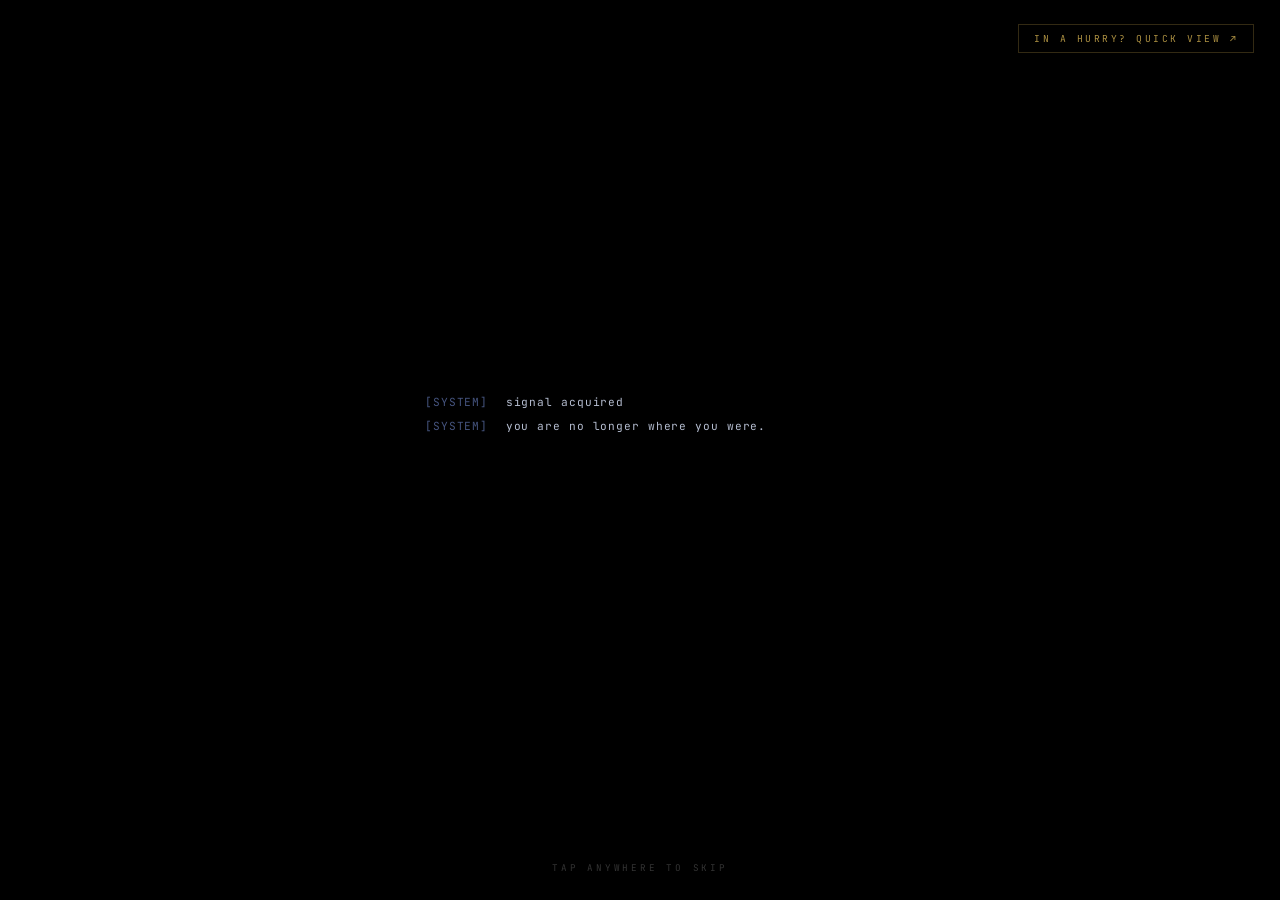
==== index.html @ a9e6c6a2 "boot screen: quick view escape visible during boot for hurried visitors" ====
<!DOCTYPE HTML>
<html lang="en">

<head>
  <title>Vinh Le — Pick a Door</title>
  <meta charset="utf-8" />
  <meta name="viewport" content="width=device-width, initial-scale=1" />
  <link rel="icon" type="image/jpeg" href="images/linkedinpfp.jpg" />
  <meta name="description"
    content="Vinh Le — AI engineer and M.S. CS student at Georgia Tech. Five fractures in the dark. Contents unknown. Choose one." />
  <meta property="og:title" content="Vinh Le — Pick a Door" />
  <meta property="og:description" content="AI Engineer | M.S. CS @ Georgia Tech | Five fractures. Choose one." />
  <meta property="og:image" content="images/linkedinpfp.jpg" />
  <meta property="og:type" content="website" />

  <link rel="preconnect" href="https://fonts.googleapis.com" />
  <link rel="preconnect" href="https://fonts.gstatic.com" crossorigin />
  <link href="https://fonts.googleapis.com/css2?family=JetBrains+Mono:wght@300;400;500&display=swap" rel="stylesheet" />
  <link rel="stylesheet" href="shared/void.css" />

  <style>
    * { box-sizing: border-box; margin: 0; padding: 0; }
    html, body { height: 100%; }

    body {
      background: #000;
      color: #cdd6ec;
      font-family: 'JetBrains Mono', monospace;
      overflow: hidden;
      -webkit-font-smoothing: antialiased;
      min-height: 100vh;
    }

    /* barely-there grain so the black isn't dead pixels */
    body::after {
      content: '';
      position: fixed; inset: 0; pointer-events: none; z-index: 40;
      background-image: url("data:image/svg+xml,%3Csvg viewBox='0 0 256 256' xmlns='http://www.w3.org/2000/svg'%3E%3Cfilter id='g'%3E%3CfeTurbulence type='fractalNoise' baseFrequency='0.9' numOctaves='3' stitchTiles='stitch'/%3E%3C/filter%3E%3Crect width='100%25' height='100%25' filter='url(%23g)' opacity='0.02'/%3E%3C/svg%3E");
      opacity: 0.5;
    }

    .skip-link { position: absolute; left: -999px; }
    .skip-link:focus { position: fixed; left: 1rem; top: 1rem; z-index: 10000; background: #000; color: #fff; padding: 0.5rem 1rem; }

    /* ── quick view, top ── */
    .topbar {
      position: fixed; top: 0; left: 0; right: 0; z-index: 20;
      display: flex; justify-content: center;
      padding-top: 1.6rem;
      pointer-events: none;
    }
    .topbar a {
      pointer-events: auto;
      font-size: 0.66rem; letter-spacing: 0.34em; text-transform: uppercase;
      color: rgba(201, 168, 76, 0.85);
      text-decoration: none;
      padding: 0.45rem 1.1rem;
      border: 1px solid rgba(201, 168, 76, 0.22);
      transition: color 0.3s, border-color 0.3s, box-shadow 0.3s;
    }
    .topbar a:hover {
      color: #e6c96e;
      border-color: rgba(201, 168, 76, 0.55);
      box-shadow: 0 0 18px rgba(201, 168, 76, 0.12);
    }

    /* ── the field of fractures ── */
    #field {
      position: fixed; inset: 0; z-index: 5;
      list-style: none;
    }
    .crack {
      position: absolute;
      display: block;
      outline: none;
      text-decoration: none;
      margin-left: -45px; /* x positions are crack centers */
      transform: rotate(var(--rot));
      transition: transform 0.5s cubic-bezier(0.25, 0.9, 0.3, 1), filter 0.5s ease;
      filter: brightness(0.9);
      touch-action: manipulation;
      -webkit-tap-highlight-color: transparent;
    }
    .crack svg { display: block; overflow: visible; }
    .crack .glow {
      filter:
        drop-shadow(0 0 6px var(--c))
        drop-shadow(0 0 22px var(--cdim));
      animation: crack-breathe var(--dur) ease-in-out infinite;
    }
    @keyframes crack-breathe {
      0%, 100% { opacity: 0.82; }
      45%      { opacity: 1; }
      55%      { opacity: 0.9; }
    }
    .crack:hover, .crack:focus-visible {
      transform: rotate(var(--rot)) scale(1.18, 1.04);
      filter: brightness(1.35);
      z-index: 6;
    }
    .crack:hover .glow, .crack:focus-visible .glow {
      filter:
        drop-shadow(0 0 10px var(--c))
        drop-shadow(0 0 34px var(--c))
        drop-shadow(0 0 70px var(--cdim));
    }
    .crack.opening {
      transform: rotate(var(--rot)) scale(3.2, 1.15);
      filter: brightness(2.4);
      transition-duration: 0.6s;
    }
    /* faint halo behind each crack */
    .crack::before {
      content: '';
      position: absolute; inset: -40% -180%;
      background: radial-gradient(ellipse 45% 55% at 50% 50%, var(--cdim) 0%, transparent 70%);
      opacity: 0.24;
      transition: opacity 0.5s ease;
      pointer-events: none;
    }
    .crack:hover::before, .crack:focus-visible::before { opacity: 0.55; }

    /* ── SYSTEM window ── */
    .system {
      position: fixed; z-index: 15;
      left: 50%; bottom: clamp(1.4rem, 4vh, 3rem);
      transform: translateX(-50%);
      width: min(480px, calc(100vw - 2rem));
      background: rgba(6, 9, 18, 0.78);
      border: 1px solid rgba(140, 170, 255, 0.38);
      box-shadow:
        0 0 0 1px rgba(0, 0, 0, 0.6),
        0 0 28px rgba(140, 170, 255, 0.10),
        inset 0 0 40px rgba(140, 170, 255, 0.04);
      backdrop-filter: blur(6px); -webkit-backdrop-filter: blur(6px);
      padding: 0.95rem 1.15rem 1.05rem;
      font-size: 0.7rem;
      line-height: 1.85;
      letter-spacing: 0.04em;
    }
    .system .sys-head {
      display: flex; align-items: center; gap: 0.5rem;
      font-size: 0.62rem; letter-spacing: 0.3em;
      color: rgba(160, 185, 255, 0.9);
      border-bottom: 1px solid rgba(140, 170, 255, 0.18);
      padding-bottom: 0.55rem; margin-bottom: 0.6rem;
    }
    .system .sys-head .diamond {
      width: 6px; height: 6px; background: rgba(160, 185, 255, 0.9);
      transform: rotate(45deg);
      box-shadow: 0 0 8px rgba(160, 185, 255, 0.7);
    }
    .system .line {
      display: flex; gap: 0.9rem;
      opacity: 0;
      transform: translateY(3px);
      transition: opacity 0.35s ease, transform 0.35s ease;
      white-space: nowrap; overflow: hidden; text-overflow: ellipsis;
    }
    .system .line.on { opacity: 1; transform: none; }
    .system .k {
      color: rgba(140, 170, 255, 0.55);
      min-width: 4.6rem;
      flex-shrink: 0;
    }
    .system .v { color: #dde4f8; }
    .system .v .dim { color: rgba(221, 228, 248, 0.5); }
    .system .v.gold { color: #d9bc6a; }
    .system .v a { color: rgba(160, 185, 255, 0.9); text-decoration: none; }
    .system .v a:hover { color: #fff; text-decoration: underline; }
    .system .caret {
      display: inline-block; width: 0.55em; height: 1em;
      background: rgba(160, 185, 255, 0.9);
      vertical-align: -0.15em;
      animation: caret-blink 0.9s step-end infinite;
      margin-left: 0.2rem;
    }
    @keyframes caret-blink { 0%, 100% { opacity: 1; } 50% { opacity: 0; } }

    /* ── mobile ── */
    @media (max-width: 640px) {
      body { overflow-y: auto; }
      .system {
        font-size: 0.64rem;
        line-height: 1.7;
        bottom: max(1.1rem, calc(env(safe-area-inset-bottom) + 0.8rem));
        padding: 0.85rem 1rem 0.95rem;
      }
      .system .line { white-space: normal; overflow: visible; text-overflow: clip; }
      .system .k { min-width: 3.4rem; }
      .topbar { padding-top: 1.1rem; }
    }

    @media (prefers-reduced-motion: reduce) {
      .crack, .crack .glow, .crack::before { transition: none !important; animation: none !important; }
      .system .line { opacity: 1 !important; transform: none !important; transition: none; }
      .system .caret { animation: none; }
    }

    /* click flood */
    #flood {
      position: fixed; inset: 0; z-index: 99998; pointer-events: none;
      opacity: 0; transition: opacity 0.55s ease;
    }
    #flood.on { opacity: 0.96; }

    /* ── isekai boot ── */
    #boot {
      position: fixed; inset: 0; z-index: 60000;
      background: #000;
      display: flex; align-items: center; justify-content: center;
      transition: opacity 0.65s ease;
      cursor: pointer;
    }
    #boot.off { opacity: 0; pointer-events: none; }
    .boot-inner { min-width: min(430px, 88vw); }
    #boot .bl {
      font-size: 0.7rem; letter-spacing: 0.08em; line-height: 2.15;
      color: rgba(205, 214, 236, 0.88);
      opacity: 0; transform: translateY(3px);
      transition: opacity 0.3s ease, transform 0.3s ease;
    }
    #boot .bl.on { opacity: 1; transform: none; }
    #boot .bl .tag { color: rgba(140, 170, 255, 0.5); margin-right: 0.6rem; }
    #boot .bl .bar { color: rgba(160, 185, 255, 0.85); letter-spacing: 0; }
    #boot .bl.gold { color: #d9bc6a; }
    .boot-hint {
      position: absolute; bottom: 1.6rem; left: 0; right: 0;
      text-align: center;
      font-size: 0.58rem; letter-spacing: 0.3em; text-transform: uppercase;
      color: rgba(255, 255, 255, 0.2);
    }
    .boot-quick {
      position: absolute; top: 1.5rem; right: 1.6rem;
      font-size: 0.6rem; letter-spacing: 0.26em; text-transform: uppercase;
      color: rgba(201, 168, 76, 0.85);
      text-decoration: none;
      padding: 0.45rem 0.95rem;
      border: 1px solid rgba(201, 168, 76, 0.25);
      transition: color 0.3s, border-color 0.3s;
    }
    .boot-quick:hover { color: #e6c96e; border-color: rgba(201, 168, 76, 0.6); }
    @media (prefers-reduced-motion: reduce) { #boot { display: none; } }
  </style>
</head>

<body data-accent="#050507" data-room="hallway">
  <a class="skip-link" href="#field">Skip to the doors</a>

  <div id="boot" aria-label="System boot sequence">
    <div class="boot-inner">
      <p class="bl"><span class="tag">[SYSTEM]</span> signal acquired</p>
      <p class="bl"><span class="tag">[SYSTEM]</span> you are no longer where you were.</p>
      <p class="bl"><span class="tag">[SYSTEM]</span> reconstructing archive <span class="bar">&#9617;&#9617;&#9617;&#9617;&#9617;&#9617;&#9617;&#9617;&#9617;&#9617;&#9617;&#9617;&#9617;&#9617;</span></p>
      <p class="bl"><span class="tag">[SYSTEM]</span> five fractures stabilized</p>
      <p class="bl gold"><span class="tag">[SYSTEM]</span> welcome, traveler.</p>
    </div>
    <p class="boot-hint">tap anywhere to skip</p>
    <a class="boot-quick" href="classic.html">in a hurry? quick view &#8599;</a>
  </div>

  <div class="topbar">
    <a href="classic.html">Quick View</a>
  </div>

  <ul id="field" aria-label="Five fractures — each leads somewhere different"></ul>

  <aside class="system" aria-label="System window">
    <div class="sys-head"><span class="diamond" aria-hidden="true"></span>SYSTEM</div>
    <div id="sys-lines">
      <p class="line"><span class="k">&gt;</span><span class="v">You have crossed over.</span></p>
      <p class="line"><span class="k">PLAYER</span><span class="v">VINH LE</span></p>
      <p class="line"><span class="k">CLASS</span><span class="v">AI ENGINEER <span class="dim">· M.S. CS — Georgia Tech</span></span></p>
      <p class="line"><span class="k">TITLES</span><span class="v gold">Best Hack for Good · 1st — VectorAI Build</span></p>
      <p class="line"><span class="k">LINKS</span><span class="v">
        <a href="https://github.com/vinhbin" target="_blank" rel="noopener noreferrer">github</a> ·
        <a href="https://www.linkedin.com/in/vinh-thaile/" target="_blank" rel="noopener noreferrer">linkedin</a> ·
        <a href="https://devpost.com/vinhbin" target="_blank" rel="noopener noreferrer">devpost</a> ·
        <a href="mailto:vinhhle24@gmail.com">email</a>
      </span></p>
      <p class="line"><span class="k">QUEST</span><span class="v">Five fractures detected. Contents unknown.</span></p>
      <p class="line"><span class="k">&gt;</span><span class="v">Choose one.<span class="caret" aria-hidden="true"></span></span></p>
    </div>
  </aside>

  <noscript>
    <ul style="position:fixed;top:5rem;left:0;right:0;list-style:none;display:flex;flex-direction:column;gap:0.75rem;text-align:center;z-index:50;">
      <li><a style="color:#c9a84c;" href="classic.html">Classic portfolio</a></li>
      <li><a style="color:#c9a84c;" href="terminal.html">The Terminal</a></li>
      <li><a style="color:#c9a84c;" href="phone.html">The Phone</a></li>
      <li><a style="color:#c9a84c;" href="retro.html">Retro Windows</a></li>
      <li><a style="color:#c9a84c;" href="game.html">The Arcade</a></li>
    </ul>
  </noscript>

  <div id="flood" aria-hidden="true"></div>

  <script src="shared/data.js"></script>
  <script>
    (function () {
      var reduced = window.matchMedia('(prefers-reduced-motion: reduce)').matches;

      function hexToRgb(hex) {
        var m = /^#?([a-f\d]{2})([a-f\d]{2})([a-f\d]{2})$/i.exec(hex);
        return m ? [parseInt(m[1], 16), parseInt(m[2], 16), parseInt(m[3], 16)] : [200, 200, 200];
      }

      /* deterministic pseudo-random per crack so the composition is stable */
      function mulberry(seed) {
        return function () {
          seed |= 0; seed = seed + 0x6D2B79F5 | 0;
          var t = Math.imul(seed ^ seed >>> 15, 1 | seed);
          t = t + Math.imul(t ^ t >>> 7, 61 | t) ^ t;
          return ((t ^ t >>> 14) >>> 0) / 4294967296;
        };
      }

      /* jagged fissure path with small branches */
      function crackPath(rnd, w, h) {
        var segs = 13;
        var pts = [];
        var x = w / 2 + (rnd() - 0.5) * w * 0.2;
        for (var i = 0; i <= segs; i++) {
          var y = (h / segs) * i;
          if (i > 0) {
            x += (rnd() - 0.5) * w * 0.42;
            if (rnd() < 0.22) x += (rnd() - 0.5) * w * 0.6; /* hard kink */
            x = Math.max(w * 0.12, Math.min(w * 0.88, x));
          }
          pts.push([x, y]);
        }
        var d = 'M' + pts.map(function (p) { return p[0].toFixed(1) + ' ' + p[1].toFixed(1); }).join(' L');
        /* branches */
        var branches = '';
        for (var b = 0; b < 3; b++) {
          var idx = 2 + Math.floor(rnd() * (segs - 4));
          var p = pts[idx];
          var dir = rnd() < 0.5 ? -1 : 1;
          var bx1 = p[0] + dir * (6 + rnd() * w * 0.22);
          var by1 = p[1] + (rnd() - 0.3) * h * 0.07;
          var bx2 = bx1 + dir * (4 + rnd() * w * 0.14);
          var by2 = by1 + (rnd() - 0.2) * h * 0.06;
          branches += ' M' + p[0].toFixed(1) + ' ' + p[1].toFixed(1) +
            ' L' + bx1.toFixed(1) + ' ' + by1.toFixed(1) +
            ' L' + bx2.toFixed(1) + ' ' + by2.toFixed(1);
        }
        return d + branches;
      }

      /* hand-placed scatter — no order, no labels, no hints */
      var spotsDesktop = [
        { x: 13, y: 16, h: 40, rot: -7, dur: '4.2s' },
        { x: 31, y: 44, h: 30, rot: 6, dur: '5.1s' },
        { x: 50, y: 12, h: 46, rot: -2, dur: '3.6s' },
        { x: 68, y: 42, h: 32, rot: 8, dur: '4.7s' },
        { x: 86, y: 18, h: 42, rot: -5, dur: '5.6s' }
      ];
      /* portrait: everything on-screen, clear of the system window */
      var spotsMobile = [
        { x: 17, y: 5, h: 25, rot: -6, dur: '4.2s' },
        { x: 30, y: 33, h: 22, rot: 5, dur: '5.1s' },
        { x: 51, y: 4, h: 27, rot: -2, dur: '3.6s' },
        { x: 71, y: 32, h: 23, rot: 7, dur: '4.7s' },
        { x: 85, y: 5, h: 25, rot: -5, dur: '5.6s' }
      ];
      var mobileMq = window.matchMedia('(max-width: 640px)');
      function spots() { return mobileMq.matches ? spotsMobile : spotsDesktop; }

      var field = document.getElementById('field');
      var sceneEls = [];

      (window.VINH ? VINH.rooms : []).forEach(function (room, idx) {
        var rgb = hexToRgb(room.accent);
        var spot = spots()[idx % 5];
        var rnd = mulberry(97 + idx * 131);

        var li = document.createElement('li');
        var a = document.createElement('a');
        a.className = 'crack';
        a.href = room.file;
        a.style.setProperty('--c', room.accent);
        a.style.setProperty('--cdim', 'rgba(' + rgb.join(',') + ',0.35)');
        a.style.setProperty('--rot', spot.rot + 'deg');
        a.style.setProperty('--dur', spot.dur);
        a.style.left = spot.x + '%';
        a.style.top = spot.y + '%';
        a.setAttribute('aria-label', 'Fracture ' + (idx + 1) + ' — contents unknown');

        var W = 90, H = Math.round(spot.h * 8);
        var d = crackPath(rnd, W, H);
        a.innerHTML =
          '<svg class="glow" width="' + W + '" height="' + (spot.h) + 'vh" viewBox="0 0 ' + W + ' ' + H + '" preserveAspectRatio="none" aria-hidden="true">' +
          '  <path d="' + d + '" fill="none" stroke="rgba(' + rgb.join(',') + ',0.35)" stroke-width="6" stroke-linecap="round" stroke-linejoin="round"/>' +
          '  <path d="' + d + '" fill="none" stroke="' + room.accent + '" stroke-width="2.4" stroke-linecap="round" stroke-linejoin="round"/>' +
          '  <path d="' + d + '" fill="none" stroke="rgba(255,255,255,0.92)" stroke-width="0.9" stroke-linecap="round" stroke-linejoin="round"/>' +
          '</svg>';

        a.addEventListener('click', function (e) {
          if (reduced) return;
          e.preventDefault();
          a.classList.add('opening');
          var flood = document.getElementById('flood');
          flood.style.background = room.accent;
          requestAnimationFrame(function () { flood.classList.add('on'); });
          setTimeout(function () { window.location.href = room.file; }, 600);
        });

        li.appendChild(a);
        field.appendChild(li);
        sceneEls.push(a);
      });

      /* re-scatter when crossing the mobile breakpoint */
      function applySpots() {
        sceneEls.forEach(function (a, i) {
          var s = spots()[i % 5];
          a.style.left = s.x + '%';
          a.style.top = s.y + '%';
          a.style.setProperty('--rot', s.rot + 'deg');
          var svg = a.querySelector('svg');
          if (svg) svg.setAttribute('height', s.h + 'vh');
        });
      }
      if (mobileMq.addEventListener) mobileMq.addEventListener('change', applySpots);

      /* secret: 1–5 still works for those who figure it out */
      document.addEventListener('keydown', function (e) {
        if (e.target && /INPUT|TEXTAREA/.test(e.target.tagName)) return;
        if (document.getElementById('boot') && !bootDone) return; /* not during boot */
        var n = parseInt(e.key, 10);
        if (n >= 1 && n <= sceneEls.length) sceneEls[n - 1].click();
      });

      /* system window: line-by-line reveal (starts after boot) */
      var revealStarted = false;
      function startReveal() {
        if (revealStarted) return;
        revealStarted = true;
        var lines = document.querySelectorAll('#sys-lines .line');
        if (reduced) {
          lines.forEach(function (l) { l.classList.add('on'); });
        } else {
          lines.forEach(function (l, i) {
            setTimeout(function () { l.classList.add('on'); }, 420 + i * 340);
          });
        }
      }

      /* ── isekai boot: once per session, skippable ── */
      var bootDone = false;
      (function () {
        var boot = document.getElementById('boot');
        if (!boot) { bootDone = true; startReveal(); return; }
        var seen = false;
        try { seen = sessionStorage.getItem('voidBoot') === '1'; } catch (e) {}
        if (reduced || seen) {
          boot.remove();
          bootDone = true;
          startReveal();
          return;
        }
        function finish() {
          if (bootDone) return;
          bootDone = true;
          try { sessionStorage.setItem('voidBoot', '1'); } catch (e) {}
          boot.classList.add('off');
          setTimeout(function () { boot.remove(); }, 750);
          startReveal();
        }
        var bl = boot.querySelectorAll('.bl');
        bl.forEach(function (l, i) {
          setTimeout(function () {
            l.classList.add('on');
            var bar = l.querySelector('.bar');
            if (bar) {
              var n = 0;
              var iv = setInterval(function () {
                n++;
                bar.textContent = Array(n + 1).join('█') + Array(15 - n).join('░');
                if (n >= 14) clearInterval(iv);
              }, 42);
            }
          }, 350 + i * 430);
        });
        setTimeout(finish, 350 + bl.length * 430 + 1000);
        boot.addEventListener('click', finish);
        document.addEventListener('keydown', function onKey() {
          document.removeEventListener('keydown', onKey);
          finish();
        }, { once: true });
      })();
    })();
  </script>
  <script src="shared/void.js" defer></script>
</body>
</html>
---- shared/void.css ----
/* Shared invariants for every room: enter/exit transitions + the escape hatch.
   The room's accent comes from <body data-accent="#hex">. */

:root { --room-accent: #c9a84c; }

/* Accent flood shown while a door "opens into" the room, then fades out */
.void-enter {
  position: fixed; inset: 0; z-index: 999999; pointer-events: none;
  opacity: 0.85;
  transition: opacity 0.7s ease;
}
.void-enter.void-enter-done { opacity: 0; }

/* Darkness that swallows the room on the way back to the hallway */
.void-exit {
  position: fixed; inset: 0; z-index: 999999; pointer-events: none;
  background: #050507; opacity: 0;
  transition: opacity 0.4s ease;
}
.void-exit.void-exit-on { opacity: 1; }

/* Escape hatch — identical in every room, always bottom-left */
.void-hatch {
  position: fixed; left: 1rem; bottom: 1rem; z-index: 99999;
  display: inline-flex; align-items: center; gap: 0.45rem;
  padding: 0.5rem 0.85rem; border-radius: 999px;
  background: rgba(5, 5, 7, 0.82); color: var(--room-accent);
  border: 1px solid color-mix(in srgb, var(--room-accent) 45%, transparent);
  box-shadow: 0 0 18px color-mix(in srgb, var(--room-accent) 25%, transparent);
  font: 500 0.78rem/1 'DM Sans', system-ui, sans-serif;
  letter-spacing: 0.08em; text-transform: lowercase;
  text-decoration: none; cursor: pointer;
  backdrop-filter: blur(8px); -webkit-backdrop-filter: blur(8px);
  transition: box-shadow 0.3s ease, transform 0.3s ease, border-color 0.3s ease;
}
.void-hatch:hover {
  transform: translateY(-2px);
  box-shadow: 0 0 28px color-mix(in srgb, var(--room-accent) 45%, transparent);
  border-color: color-mix(in srgb, var(--room-accent) 80%, transparent);
}
.void-hatch svg { display: block; }

@media (prefers-reduced-motion: reduce) {
  .void-enter, .void-exit { transition: none; }
  .void-hatch { transition: none; }
}

@media print {
  .void-hatch, .void-enter, .void-exit { display: none !important; }
}
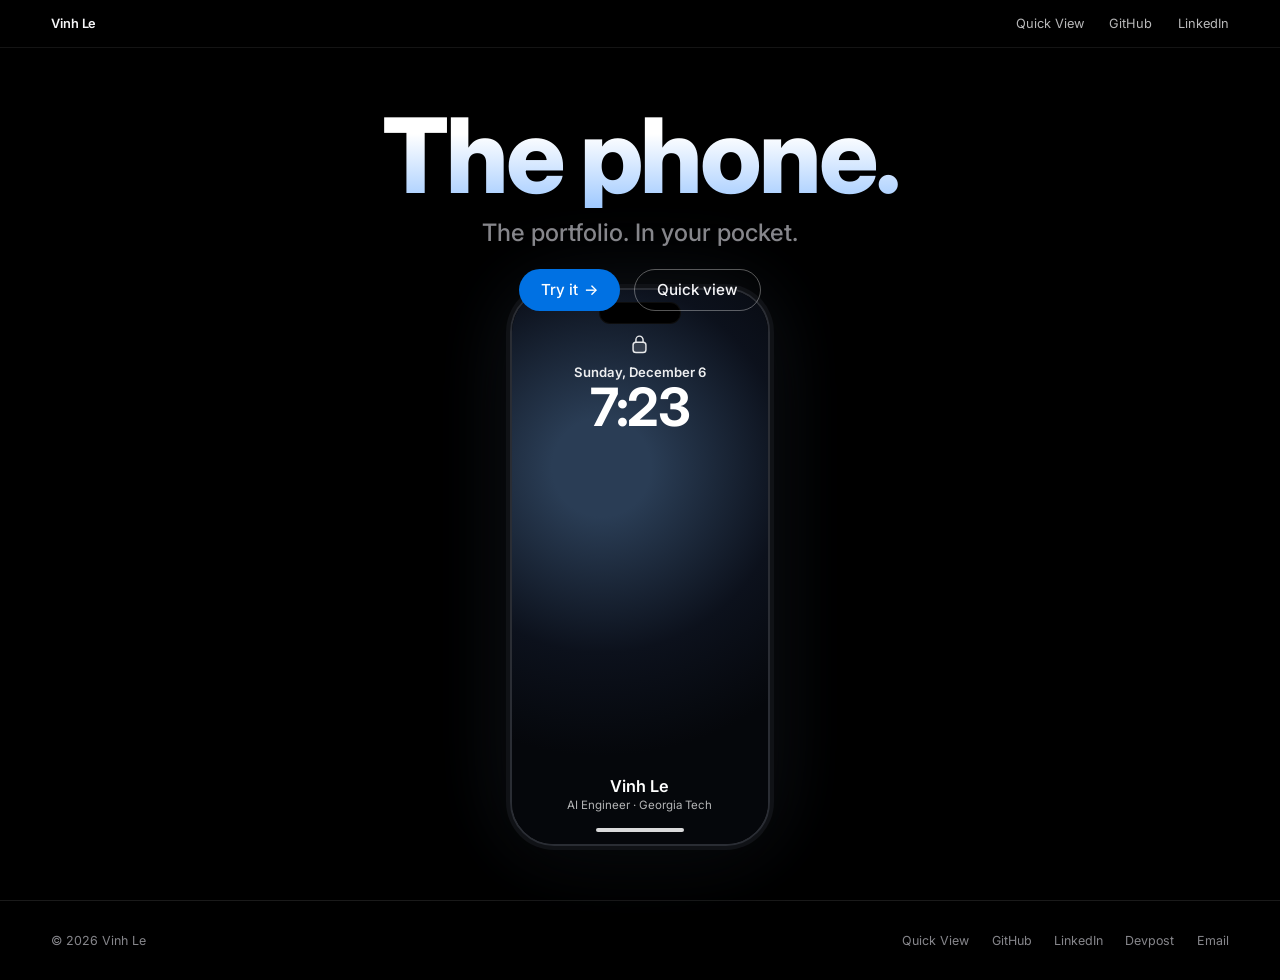
==== commit 2a822112: "index: rewrite as Apple-style launch page — nav, hero, phone mockup, footer" ====
--- a/index.html
+++ b/index.html
@@ -1,496 +1,351 @@
-<!DOCTYPE HTML>
+<!DOCTYPE html>
 <html lang="en">
 
 <head>
-  <title>Vinh Le — Pick a Door</title>
+  <title>Vinh Le — The phone.</title>
   <meta charset="utf-8" />
   <meta name="viewport" content="width=device-width, initial-scale=1" />
   <link rel="icon" type="image/jpeg" href="images/linkedinpfp.jpg" />
   <meta name="description"
-    content="Vinh Le — AI engineer and M.S. CS student at Georgia Tech. Five fractures in the dark. Contents unknown. Choose one." />
-  <meta property="og:title" content="Vinh Le — Pick a Door" />
-  <meta property="og:description" content="AI Engineer | M.S. CS @ Georgia Tech | Five fractures. Choose one." />
+    content="Vinh Le — AI engineer and M.S. CS student at Georgia Tech. The portfolio is a phone: scroll the launch page, then pick it up." />
+  <meta property="og:title" content="Vinh Le — The phone." />
+  <meta property="og:description" content="AI Engineer | M.S. CS @ Georgia Tech | The portfolio. In your pocket." />
   <meta property="og:image" content="images/linkedinpfp.jpg" />
   <meta property="og:type" content="website" />
 
   <link rel="preconnect" href="https://fonts.googleapis.com" />
   <link rel="preconnect" href="https://fonts.gstatic.com" crossorigin />
-  <link href="https://fonts.googleapis.com/css2?family=JetBrains+Mono:wght@300;400;500&display=swap" rel="stylesheet" />
-  <link rel="stylesheet" href="shared/void.css" />
+  <link href="https://fonts.googleapis.com/css2?family=Inter:wght@400;500;600;700;800&display=swap" rel="stylesheet" />
 
   <style>
     * { box-sizing: border-box; margin: 0; padding: 0; }
-    html, body { height: 100%; }
-
+    html { background: #000; scroll-behavior: smooth; }
+    :root {
+      --bg: #000;
+      --ink: #f5f5f7;
+      --dim: #86868b;
+      --blue: #2997ff;
+      --btn: #0071e3;
+      --accent: #9fc9ff;
+    }
     body {
-      background: #000;
-      color: #cdd6ec;
-      font-family: 'JetBrains Mono', monospace;
-      overflow: hidden;
+      background: var(--bg);
+      color: var(--ink);
+      font-family: -apple-system, BlinkMacSystemFont, 'Inter', 'Segoe UI', system-ui, sans-serif;
       -webkit-font-smoothing: antialiased;
-      min-height: 100vh;
-    }
-
-    /* barely-there grain so the black isn't dead pixels */
-    body::after {
-      content: '';
-      position: fixed; inset: 0; pointer-events: none; z-index: 40;
-      background-image: url("data:image/svg+xml,%3Csvg viewBox='0 0 256 256' xmlns='http://www.w3.org/2000/svg'%3E%3Cfilter id='g'%3E%3CfeTurbulence type='fractalNoise' baseFrequency='0.9' numOctaves='3' stitchTiles='stitch'/%3E%3C/filter%3E%3Crect width='100%25' height='100%25' filter='url(%23g)' opacity='0.02'/%3E%3C/svg%3E");
-      opacity: 0.5;
-    }
-
+      overflow-x: hidden;
+    }
+    a { color: var(--blue); text-decoration: none; }
     .skip-link { position: absolute; left: -999px; }
     .skip-link:focus { position: fixed; left: 1rem; top: 1rem; z-index: 10000; background: #000; color: #fff; padding: 0.5rem 1rem; }
 
-    /* ── quick view, top ── */
-    .topbar {
-      position: fixed; top: 0; left: 0; right: 0; z-index: 20;
-      display: flex; justify-content: center;
-      padding-top: 1.6rem;
+    /* ── nav ── */
+    .gnav {
+      position: fixed; top: 0; left: 0; right: 0; z-index: 100;
+      display: flex; align-items: center; justify-content: space-between;
+      height: 48px; padding: 0 max(4vw, 1.2rem);
+      background: rgba(0, 0, 0, 0.55);
+      backdrop-filter: blur(14px) saturate(1.4); -webkit-backdrop-filter: blur(14px) saturate(1.4);
+      border-bottom: 1px solid rgba(255, 255, 255, 0.08);
+      font-size: 0.8rem;
+    }
+    .gnav-name { color: var(--ink); font-weight: 600; letter-spacing: -0.01em; }
+    .gnav-links { display: flex; gap: 1.6rem; }
+    .gnav-links a { color: rgba(245, 245, 247, 0.75); transition: color 0.2s ease; }
+    .gnav-links a:hover { color: #fff; }
+
+    /* ── pills ── */
+    .pill {
+      display: inline-flex; align-items: center; gap: 0.4rem;
+      padding: 0.65rem 1.35rem; border-radius: 999px;
+      font-size: 0.95rem; font-weight: 500;
+      transition: filter 0.2s ease, border-color 0.2s ease, color 0.2s ease;
+    }
+    .pill-blue { background: var(--btn); color: #fff; }
+    .pill-blue:hover { filter: brightness(1.15); }
+    .pill-ghost { border: 1px solid rgba(245, 245, 247, 0.35); color: var(--ink); }
+    .pill-ghost:hover { border-color: #fff; }
+
+    /* ── showcase: sticky phone + scrolling moments ── */
+    .showcase { position: relative; }
+    .mock-pin {
+      position: sticky; top: 0; z-index: 1;
+      height: 100vh; height: 100svh;
+      display: flex; align-items: flex-end; justify-content: center;
+      padding-bottom: 6vh;
+    }
+    .moments { position: relative; z-index: 2; margin-top: -100vh; margin-top: -100svh; }
+    .moment {
+      min-height: 100vh; min-height: 100svh;
+      display: flex; align-items: center;
       pointer-events: none;
     }
-    .topbar a {
+    .moment-hero {
+      flex-direction: column; align-items: center; justify-content: flex-start;
+      padding-top: calc(48px + 6vh);
+      text-align: center;
+    }
+    .hero-title {
+      font-size: clamp(3rem, 9vw, 6.5rem);
+      font-weight: 800; letter-spacing: -0.03em; line-height: 1.02;
+      background: linear-gradient(180deg, #fff 30%, var(--accent));
+      -webkit-background-clip: text; background-clip: text; color: transparent;
+    }
+    .hero-sub {
+      margin-top: 0.6rem;
+      font-size: clamp(1.05rem, 2.2vw, 1.5rem);
+      color: var(--dim); font-weight: 500;
+    }
+    .hero-cta { margin-top: 1.4rem; display: flex; gap: 0.9rem; pointer-events: auto; }
+
+    .m-copy {
       pointer-events: auto;
-      font-size: 0.66rem; letter-spacing: 0.34em; text-transform: uppercase;
-      color: rgba(201, 168, 76, 0.85);
-      text-decoration: none;
-      padding: 0.45rem 1.1rem;
-      border: 1px solid rgba(201, 168, 76, 0.22);
-      transition: color 0.3s, border-color 0.3s, box-shadow 0.3s;
-    }
-    .topbar a:hover {
-      color: #e6c96e;
-      border-color: rgba(201, 168, 76, 0.55);
-      box-shadow: 0 0 18px rgba(201, 168, 76, 0.12);
-    }
-
-    /* ── the field of fractures ── */
-    #field {
-      position: fixed; inset: 0; z-index: 5;
-      list-style: none;
-    }
-    .crack {
-      position: absolute;
-      display: block;
-      outline: none;
-      text-decoration: none;
-      margin-left: -45px; /* x positions are crack centers */
-      transform: rotate(var(--rot));
-      transition: transform 0.5s cubic-bezier(0.25, 0.9, 0.3, 1), filter 0.5s ease;
-      filter: brightness(0.9);
-      touch-action: manipulation;
-      -webkit-tap-highlight-color: transparent;
-    }
-    .crack svg { display: block; overflow: visible; }
-    .crack .glow {
-      filter:
-        drop-shadow(0 0 6px var(--c))
-        drop-shadow(0 0 22px var(--cdim));
-      animation: crack-breathe var(--dur) ease-in-out infinite;
-    }
-    @keyframes crack-breathe {
-      0%, 100% { opacity: 0.82; }
-      45%      { opacity: 1; }
-      55%      { opacity: 0.9; }
-    }
-    .crack:hover, .crack:focus-visible {
-      transform: rotate(var(--rot)) scale(1.18, 1.04);
-      filter: brightness(1.35);
-      z-index: 6;
-    }
-    .crack:hover .glow, .crack:focus-visible .glow {
-      filter:
-        drop-shadow(0 0 10px var(--c))
-        drop-shadow(0 0 34px var(--c))
-        drop-shadow(0 0 70px var(--cdim));
-    }
-    .crack.opening {
-      transform: rotate(var(--rot)) scale(3.2, 1.15);
-      filter: brightness(2.4);
-      transition-duration: 0.6s;
-    }
-    /* faint halo behind each crack */
-    .crack::before {
-      content: '';
-      position: absolute; inset: -40% -180%;
-      background: radial-gradient(ellipse 45% 55% at 50% 50%, var(--cdim) 0%, transparent 70%);
-      opacity: 0.24;
+      width: min(400px, 86vw);
+      margin-left: auto; margin-right: 7vw;
+      opacity: 0; transform: translateY(26px);
+      transition: opacity 0.7s ease, transform 0.7s ease;
+    }
+    .moment.in .m-copy { opacity: 1; transform: none; }
+    .m-copy h2 { font-size: clamp(1.8rem, 3.4vw, 2.8rem); font-weight: 700; letter-spacing: -0.02em; line-height: 1.12; }
+    .m-copy p { color: var(--dim); font-size: 1.05rem; line-height: 1.6; margin-top: 0.8rem; }
+    .m-copy p b { color: var(--ink); font-weight: 600; }
+
+    /* ── the phone mockup ── */
+    .ph-drift { animation: drift 7s ease-in-out infinite alternate; }
+    @keyframes drift { from { transform: translateY(-6px); } to { transform: translateY(8px); } }
+    .mock {
+      position: relative; overflow: hidden; cursor: pointer;
+      height: min(62vh, 620px); aspect-ratio: 9 / 19.3;
+      border-radius: 44px;
+      background: #000;
+      border: 2px solid #2a2d34;
+      box-shadow: 0 0 0 4px #101216, 0 30px 80px rgba(0, 0, 0, 0.55), 0 0 90px rgba(159, 201, 255, 0.12);
+      transition: transform 0.55s cubic-bezier(0.4, 0, 0.2, 1);
+      view-transition-name: phone;
+    }
+    .mock .island {
+      position: absolute; top: 12px; left: 50%; transform: translateX(-50%);
+      width: 32%; height: 22px; border-radius: 999px;
+      background: #000; border: 1px solid rgba(255, 255, 255, 0.05);
+      z-index: 5;
+    }
+    .mscreen {
+      position: absolute; inset: 0;
+      opacity: 0; transition: opacity 0.6s ease;
+      background: radial-gradient(circle at 35% 32%, #2a3d55 12%, #0c111c 45%, #05070b 70%);
+      display: flex; flex-direction: column;
+      color: #fff;
+    }
+    .mock[data-screen="lock"] .s-lock,
+    .mock[data-screen="messages"] .s-messages,
+    .mock[data-screen="photos"] .s-photos,
+    .mock[data-screen="apps"] .s-apps { opacity: 1; }
+
+    /* lock screen */
+    .s-lock { align-items: center; padding-top: 17%; text-align: center; }
+    .ml-glyph { opacity: 0.9; }
+    .ml-date { margin-top: 10px; font-size: 0.82rem; font-weight: 600; opacity: 0.92; }
+    .ml-clock { font-size: 3.3rem; font-weight: 700; letter-spacing: -0.02em; line-height: 1.05; }
+    .ml-spacer { flex: 1; }
+    .ml-who { font-size: 1.02rem; font-weight: 600; }
+    .ml-what { font-size: 0.72rem; color: rgba(255, 255, 255, 0.7); margin-top: 2px; }
+    .ml-bar { width: 34%; height: 4px; border-radius: 999px; background: rgba(255, 255, 255, 0.85); margin: 16px 0 12px; }
+
+    /* messages screen */
+    .s-messages { padding-top: 44px; }
+    .mm-head {
+      display: flex; flex-direction: column; align-items: center; gap: 4px;
+      padding-bottom: 10px; border-bottom: 1px solid rgba(255, 255, 255, 0.1);
+      font-size: 0.7rem; font-weight: 600;
+    }
+    .mm-head img { width: 34px; height: 34px; border-radius: 50%; object-fit: cover; }
+    .mm-thread { display: flex; flex-direction: column; gap: 7px; padding: 12px 10px; }
+    .mm-b {
+      max-width: 78%; padding: 8px 11px; border-radius: 16px;
+      font-size: 0.78rem; line-height: 1.35;
+    }
+    .mm-b.in { background: #2c2c2e; align-self: flex-start; border-bottom-left-radius: 5px; }
+    .mm-b.out { background: #0a84ff; align-self: flex-end; border-bottom-right-radius: 5px; }
+
+    /* photos screen */
+    .s-photos { padding-top: 44px; }
+    .mp-grid { display: grid; grid-template-columns: repeat(3, 1fr); gap: 2px; }
+    .mp-grid img { width: 100%; aspect-ratio: 1; object-fit: cover; display: block; }
+
+    /* apps screen */
+    .s-apps { padding: 52px 12px 0; }
+    .ma-grid { display: grid; grid-template-columns: repeat(4, 1fr); gap: 12px 8px; }
+    .m-app { display: flex; flex-direction: column; align-items: center; gap: 4px; }
+    .m-app-ic {
+      width: 100%; aspect-ratio: 1; max-width: 52px; border-radius: 13px;
+      display: grid; place-items: center;
+      font-size: 1.15rem; font-weight: 700; color: #fff;
+      background-image: linear-gradient(160deg, rgba(255, 255, 255, 0.22), rgba(0, 0, 0, 0.25));
+      box-shadow: inset 0 1px 0 rgba(255, 255, 255, 0.25);
+    }
+    .m-app span {
+      font-size: 0.56rem; color: rgba(255, 255, 255, 0.85);
+      max-width: 100%; overflow: hidden; text-overflow: ellipsis; white-space: nowrap;
+    }
+
+    /* ── specs ── */
+    .specs { max-width: 820px; margin: 14vh auto 0; padding: 0 1.4rem; }
+    .specs h2 {
+      font-size: clamp(2rem, 4vw, 3rem); font-weight: 700; letter-spacing: -0.02em;
+      text-align: center; margin-bottom: 3rem;
+    }
+    .spec-row {
+      display: grid; grid-template-columns: 200px 1fr; gap: 1.2rem;
+      padding: 1.1rem 0; border-top: 1px solid rgba(255, 255, 255, 0.12);
+      font-size: 0.95rem;
+    }
+    .spec-row dt { color: var(--dim); font-weight: 600; }
+    .spec-row dd { color: var(--ink); line-height: 1.55; }
+    .spec-gold dd { color: #e6c96e; }
+
+    /* ── closing ── */
+    .closing { text-align: center; padding: 16vh 1.4rem 18vh; }
+    .closing h2 {
+      font-size: clamp(2.4rem, 6vw, 4.5rem); font-weight: 800; letter-spacing: -0.03em;
+      background: linear-gradient(180deg, #fff 30%, var(--accent));
+      -webkit-background-clip: text; background-clip: text; color: transparent;
+    }
+    .closing .hero-cta { justify-content: center; }
+
+    /* ── footer ── */
+    .foot {
+      border-top: 1px solid rgba(255, 255, 255, 0.1);
+      padding: 2rem max(4vw, 1.2rem);
+      display: flex; flex-wrap: wrap; gap: 1.2rem; justify-content: space-between;
+      color: var(--dim); font-size: 0.78rem;
+    }
+    .foot a { color: var(--dim); transition: color 0.2s ease; }
+    .foot a:hover { color: #fff; }
+    .foot-links { display: flex; gap: 1.4rem; flex-wrap: wrap; }
+
+    /* ── takeoff handoff ── */
+    @view-transition { navigation: auto; }
+    #blackout {
+      position: fixed; inset: 0; z-index: 9999;
+      background: #000; opacity: 0; pointer-events: none;
       transition: opacity 0.5s ease;
-      pointer-events: none;
-    }
-    .crack:hover::before, .crack:focus-visible::before { opacity: 0.55; }
-
-    /* ── SYSTEM window ── */
-    .system {
-      position: fixed; z-index: 15;
-      left: 50%; bottom: clamp(1.4rem, 4vh, 3rem);
-      transform: translateX(-50%);
-      width: min(480px, calc(100vw - 2rem));
-      background: rgba(6, 9, 18, 0.78);
-      border: 1px solid rgba(140, 170, 255, 0.38);
-      box-shadow:
-        0 0 0 1px rgba(0, 0, 0, 0.6),
-        0 0 28px rgba(140, 170, 255, 0.10),
-        inset 0 0 40px rgba(140, 170, 255, 0.04);
-      backdrop-filter: blur(6px); -webkit-backdrop-filter: blur(6px);
-      padding: 0.95rem 1.15rem 1.05rem;
-      font-size: 0.7rem;
-      line-height: 1.85;
-      letter-spacing: 0.04em;
-    }
-    .system .sys-head {
-      display: flex; align-items: center; gap: 0.5rem;
-      font-size: 0.62rem; letter-spacing: 0.3em;
-      color: rgba(160, 185, 255, 0.9);
-      border-bottom: 1px solid rgba(140, 170, 255, 0.18);
-      padding-bottom: 0.55rem; margin-bottom: 0.6rem;
-    }
-    .system .sys-head .diamond {
-      width: 6px; height: 6px; background: rgba(160, 185, 255, 0.9);
-      transform: rotate(45deg);
-      box-shadow: 0 0 8px rgba(160, 185, 255, 0.7);
-    }
-    .system .line {
-      display: flex; gap: 0.9rem;
-      opacity: 0;
-      transform: translateY(3px);
-      transition: opacity 0.35s ease, transform 0.35s ease;
-      white-space: nowrap; overflow: hidden; text-overflow: ellipsis;
-    }
-    .system .line.on { opacity: 1; transform: none; }
-    .system .k {
-      color: rgba(140, 170, 255, 0.55);
-      min-width: 4.6rem;
-      flex-shrink: 0;
-    }
-    .system .v { color: #dde4f8; }
-    .system .v .dim { color: rgba(221, 228, 248, 0.5); }
-    .system .v.gold { color: #d9bc6a; }
-    .system .v a { color: rgba(160, 185, 255, 0.9); text-decoration: none; }
-    .system .v a:hover { color: #fff; text-decoration: underline; }
-    .system .caret {
-      display: inline-block; width: 0.55em; height: 1em;
-      background: rgba(160, 185, 255, 0.9);
-      vertical-align: -0.15em;
-      animation: caret-blink 0.9s step-end infinite;
-      margin-left: 0.2rem;
-    }
-    @keyframes caret-blink { 0%, 100% { opacity: 1; } 50% { opacity: 0; } }
+    }
+    body.takeoff #blackout { opacity: 1; }
+    body.takeoff .mock { transform: scale(2.4); }
+    body.takeoff .ph-drift { animation: none; }
 
     /* ── mobile ── */
-    @media (max-width: 640px) {
-      body { overflow-y: auto; }
-      .system {
-        font-size: 0.64rem;
-        line-height: 1.7;
-        bottom: max(1.1rem, calc(env(safe-area-inset-bottom) + 0.8rem));
-        padding: 0.85rem 1rem 0.95rem;
+    @media (max-width: 1100px) {
+      .moment:not(.moment-hero) { align-items: flex-end; justify-content: center; }
+      .m-copy {
+        margin: 0 auto 7vh; text-align: center;
+        background: rgba(0, 0, 0, 0.62);
+        backdrop-filter: blur(10px); -webkit-backdrop-filter: blur(10px);
+        padding: 1.6rem 1.3rem; border-radius: 18px;
       }
-      .system .line { white-space: normal; overflow: visible; text-overflow: clip; }
-      .system .k { min-width: 3.4rem; }
-      .topbar { padding-top: 1.1rem; }
+      .mock { height: min(58vh, 560px); }
+      .gnav-links { gap: 1.1rem; }
     }
 
     @media (prefers-reduced-motion: reduce) {
-      .crack, .crack .glow, .crack::before { transition: none !important; animation: none !important; }
-      .system .line { opacity: 1 !important; transform: none !important; transition: none; }
-      .system .caret { animation: none; }
-    }
-
-    /* click flood */
-    #flood {
-      position: fixed; inset: 0; z-index: 99998; pointer-events: none;
-      opacity: 0; transition: opacity 0.55s ease;
-    }
-    #flood.on { opacity: 0.96; }
-
-    /* ── isekai boot ── */
-    #boot {
-      position: fixed; inset: 0; z-index: 60000;
-      background: #000;
-      display: flex; align-items: center; justify-content: center;
-      transition: opacity 0.65s ease;
-      cursor: pointer;
-    }
-    #boot.off { opacity: 0; pointer-events: none; }
-    .boot-inner { min-width: min(430px, 88vw); }
-    #boot .bl {
-      font-size: 0.7rem; letter-spacing: 0.08em; line-height: 2.15;
-      color: rgba(205, 214, 236, 0.88);
-      opacity: 0; transform: translateY(3px);
-      transition: opacity 0.3s ease, transform 0.3s ease;
-    }
-    #boot .bl.on { opacity: 1; transform: none; }
-    #boot .bl .tag { color: rgba(140, 170, 255, 0.5); margin-right: 0.6rem; }
-    #boot .bl .bar { color: rgba(160, 185, 255, 0.85); letter-spacing: 0; }
-    #boot .bl.gold { color: #d9bc6a; }
-    .boot-hint {
-      position: absolute; bottom: 1.6rem; left: 0; right: 0;
-      text-align: center;
-      font-size: 0.58rem; letter-spacing: 0.3em; text-transform: uppercase;
-      color: rgba(255, 255, 255, 0.2);
-    }
-    .boot-quick {
-      position: absolute; top: 1.5rem; right: 1.6rem;
-      font-size: 0.6rem; letter-spacing: 0.26em; text-transform: uppercase;
-      color: rgba(201, 168, 76, 0.85);
-      text-decoration: none;
-      padding: 0.45rem 0.95rem;
-      border: 1px solid rgba(201, 168, 76, 0.25);
-      transition: color 0.3s, border-color 0.3s;
-    }
-    .boot-quick:hover { color: #e6c96e; border-color: rgba(201, 168, 76, 0.6); }
-    @media (prefers-reduced-motion: reduce) { #boot { display: none; } }
+      html { scroll-behavior: auto; }
+      .ph-drift { animation: none; }
+      .m-copy, .mscreen, .mock, #blackout { transition: none; }
+      .m-copy { opacity: 1; transform: none; }
+    }
   </style>
 </head>
 
-<body data-accent="#050507" data-room="hallway">
-  <a class="skip-link" href="#field">Skip to the doors</a>
-
-  <div id="boot" aria-label="System boot sequence">
-    <div class="boot-inner">
-      <p class="bl"><span class="tag">[SYSTEM]</span> signal acquired</p>
-      <p class="bl"><span class="tag">[SYSTEM]</span> you are no longer where you were.</p>
-      <p class="bl"><span class="tag">[SYSTEM]</span> reconstructing archive <span class="bar">&#9617;&#9617;&#9617;&#9617;&#9617;&#9617;&#9617;&#9617;&#9617;&#9617;&#9617;&#9617;&#9617;&#9617;</span></p>
-      <p class="bl"><span class="tag">[SYSTEM]</span> five fractures stabilized</p>
-      <p class="bl gold"><span class="tag">[SYSTEM]</span> welcome, traveler.</p>
+<body data-room="hallway">
+  <a class="skip-link" href="#specs">Skip to the specs</a>
+
+  <nav class="gnav" aria-label="Site">
+    <a class="gnav-name" href="index.html">Vinh Le</a>
+    <div class="gnav-links">
+      <a href="classic.html">Quick View</a>
+      <a href="https://github.com/vinhbin" target="_blank" rel="noopener noreferrer">GitHub</a>
+      <a href="https://www.linkedin.com/in/vinh-thaile/" target="_blank" rel="noopener noreferrer">LinkedIn</a>
     </div>
-    <p class="boot-hint">tap anywhere to skip</p>
-    <a class="boot-quick" href="classic.html">in a hurry? quick view &#8599;</a>
-  </div>
-
-  <div class="topbar">
-    <a href="classic.html">Quick View</a>
-  </div>
-
-  <ul id="field" aria-label="Five fractures — each leads somewhere different"></ul>
-
-  <aside class="system" aria-label="System window">
-    <div class="sys-head"><span class="diamond" aria-hidden="true"></span>SYSTEM</div>
-    <div id="sys-lines">
-      <p class="line"><span class="k">&gt;</span><span class="v">You have crossed over.</span></p>
-      <p class="line"><span class="k">PLAYER</span><span class="v">VINH LE</span></p>
-      <p class="line"><span class="k">CLASS</span><span class="v">AI ENGINEER <span class="dim">· M.S. CS — Georgia Tech</span></span></p>
-      <p class="line"><span class="k">TITLES</span><span class="v gold">Best Hack for Good · 1st — VectorAI Build</span></p>
-      <p class="line"><span class="k">LINKS</span><span class="v">
-        <a href="https://github.com/vinhbin" target="_blank" rel="noopener noreferrer">github</a> ·
-        <a href="https://www.linkedin.com/in/vinh-thaile/" target="_blank" rel="noopener noreferrer">linkedin</a> ·
-        <a href="https://devpost.com/vinhbin" target="_blank" rel="noopener noreferrer">devpost</a> ·
-        <a href="mailto:vinhhle24@gmail.com">email</a>
-      </span></p>
-      <p class="line"><span class="k">QUEST</span><span class="v">Five fractures detected. Contents unknown.</span></p>
-      <p class="line"><span class="k">&gt;</span><span class="v">Choose one.<span class="caret" aria-hidden="true"></span></span></p>
+  </nav>
+
+  <section class="showcase">
+    <div class="mock-pin">
+      <div class="ph-drift">
+        <div class="mock" id="mock" data-screen="lock" aria-hidden="true">
+          <div class="island"></div>
+
+          <div class="mscreen s-lock">
+            <svg class="ml-glyph" width="15" height="20" viewBox="0 0 21 27" fill="none" stroke="#fff" stroke-width="2"><rect x="1.5" y="11" width="18" height="14.5" rx="4" fill="rgba(255,255,255,0.14)"/><path d="M5.5 11V7.5a5 5 0 0 1 10 0V11"/></svg>
+            <div class="ml-date" id="mockDate">Friday, August 29</div>
+            <div class="ml-clock" id="mockClock">9:41</div>
+            <div class="ml-spacer"></div>
+            <div class="ml-who">Vinh Le</div>
+            <div class="ml-what">AI Engineer &middot; Georgia Tech</div>
+            <div class="ml-bar"></div>
+          </div>
+          <!-- story screens inserted in Task 4 -->
+
+        </div>
+      </div>
     </div>
-  </aside>
+
+    <div class="moments" id="moments">
+      <div class="moment moment-hero in" data-screen="lock">
+        <h1 class="hero-title">The phone.</h1>
+        <p class="hero-sub">The portfolio. In your pocket.</p>
+        <div class="hero-cta">
+          <a class="pill pill-blue" href="phone.html" data-tryit>Try it <span aria-hidden="true">&rarr;</span></a>
+          <a class="pill pill-ghost" href="classic.html">Quick view</a>
+        </div>
+      </div>
+      <!-- story moments inserted in Task 4 -->
+    </div>
+  </section>
+
+  <!-- specs + closing inserted in Task 5 -->
+
+  <footer class="foot">
+    <span>&copy; 2026 Vinh Le</span>
+    <div class="foot-links">
+      <a href="classic.html">Quick View</a>
+      <a href="https://github.com/vinhbin" target="_blank" rel="noopener noreferrer">GitHub</a>
+      <a href="https://www.linkedin.com/in/vinh-thaile/" target="_blank" rel="noopener noreferrer">LinkedIn</a>
+      <a href="https://devpost.com/vinhbin" target="_blank" rel="noopener noreferrer">Devpost</a>
+      <a href="mailto:vinhhle24@gmail.com">Email</a>
+    </div>
+  </footer>
 
   <noscript>
-    <ul style="position:fixed;top:5rem;left:0;right:0;list-style:none;display:flex;flex-direction:column;gap:0.75rem;text-align:center;z-index:50;">
-      <li><a style="color:#c9a84c;" href="classic.html">Classic portfolio</a></li>
-      <li><a style="color:#c9a84c;" href="terminal.html">The Terminal</a></li>
-      <li><a style="color:#c9a84c;" href="phone.html">The Phone</a></li>
-      <li><a style="color:#c9a84c;" href="retro.html">Retro Windows</a></li>
-      <li><a style="color:#c9a84c;" href="game.html">The Arcade</a></li>
-    </ul>
+    <p style="text-align:center;padding:1rem;color:#86868b;">JavaScript is off — the interactive phone needs it.
+      <a style="color:#2997ff;" href="classic.html">See the classic portfolio instead.</a></p>
   </noscript>
 
-  <div id="flood" aria-hidden="true"></div>
+  <div id="blackout" aria-hidden="true"></div>
 
   <script src="shared/data.js"></script>
   <script>
     (function () {
+      var V = window.VINH || {};
       var reduced = window.matchMedia('(prefers-reduced-motion: reduce)').matches;
 
-      function hexToRgb(hex) {
-        var m = /^#?([a-f\d]{2})([a-f\d]{2})([a-f\d]{2})$/i.exec(hex);
-        return m ? [parseInt(m[1], 16), parseInt(m[2], 16), parseInt(m[3], 16)] : [200, 200, 200];
+      /* live clock + date on the mock lock screen */
+      var mc = document.getElementById('mockClock');
+      var md = document.getElementById('mockDate');
+      function tick() {
+        var d = new Date();
+        var h = d.getHours() % 12 || 12;
+        var m = d.getMinutes();
+        if (mc) mc.textContent = h + ':' + (m < 10 ? '0' : '') + m;
+        if (md) md.textContent = d.toLocaleDateString('en-US', { weekday: 'long', month: 'long', day: 'numeric' });
       }
-
-      /* deterministic pseudo-random per crack so the composition is stable */
-      function mulberry(seed) {
-        return function () {
-          seed |= 0; seed = seed + 0x6D2B79F5 | 0;
-          var t = Math.imul(seed ^ seed >>> 15, 1 | seed);
-          t = t + Math.imul(t ^ t >>> 7, 61 | t) ^ t;
-          return ((t ^ t >>> 14) >>> 0) / 4294967296;
-        };
-      }
-
-      /* jagged fissure path with small branches */
-      function crackPath(rnd, w, h) {
-        var segs = 13;
-        var pts = [];
-        var x = w / 2 + (rnd() - 0.5) * w * 0.2;
-        for (var i = 0; i <= segs; i++) {
-          var y = (h / segs) * i;
-          if (i > 0) {
-            x += (rnd() - 0.5) * w * 0.42;
-            if (rnd() < 0.22) x += (rnd() - 0.5) * w * 0.6; /* hard kink */
-            x = Math.max(w * 0.12, Math.min(w * 0.88, x));
-          }
-          pts.push([x, y]);
-        }
-        var d = 'M' + pts.map(function (p) { return p[0].toFixed(1) + ' ' + p[1].toFixed(1); }).join(' L');
-        /* branches */
-        var branches = '';
-        for (var b = 0; b < 3; b++) {
-          var idx = 2 + Math.floor(rnd() * (segs - 4));
-          var p = pts[idx];
-          var dir = rnd() < 0.5 ? -1 : 1;
-          var bx1 = p[0] + dir * (6 + rnd() * w * 0.22);
-          var by1 = p[1] + (rnd() - 0.3) * h * 0.07;
-          var bx2 = bx1 + dir * (4 + rnd() * w * 0.14);
-          var by2 = by1 + (rnd() - 0.2) * h * 0.06;
-          branches += ' M' + p[0].toFixed(1) + ' ' + p[1].toFixed(1) +
-            ' L' + bx1.toFixed(1) + ' ' + by1.toFixed(1) +
-            ' L' + bx2.toFixed(1) + ' ' + by2.toFixed(1);
-        }
-        return d + branches;
-      }
-
-      /* hand-placed scatter — no order, no labels, no hints */
-      var spotsDesktop = [
-        { x: 13, y: 16, h: 40, rot: -7, dur: '4.2s' },
-        { x: 31, y: 44, h: 30, rot: 6, dur: '5.1s' },
-        { x: 50, y: 12, h: 46, rot: -2, dur: '3.6s' },
-        { x: 68, y: 42, h: 32, rot: 8, dur: '4.7s' },
-        { x: 86, y: 18, h: 42, rot: -5, dur: '5.6s' }
-      ];
-      /* portrait: everything on-screen, clear of the system window */
-      var spotsMobile = [
-        { x: 17, y: 5, h: 25, rot: -6, dur: '4.2s' },
-        { x: 30, y: 33, h: 22, rot: 5, dur: '5.1s' },
-        { x: 51, y: 4, h: 27, rot: -2, dur: '3.6s' },
-        { x: 71, y: 32, h: 23, rot: 7, dur: '4.7s' },
-        { x: 85, y: 5, h: 25, rot: -5, dur: '5.6s' }
-      ];
-      var mobileMq = window.matchMedia('(max-width: 640px)');
-      function spots() { return mobileMq.matches ? spotsMobile : spotsDesktop; }
-
-      var field = document.getElementById('field');
-      var sceneEls = [];
-
-      (window.VINH ? VINH.rooms : []).forEach(function (room, idx) {
-        var rgb = hexToRgb(room.accent);
-        var spot = spots()[idx % 5];
-        var rnd = mulberry(97 + idx * 131);
-
-        var li = document.createElement('li');
-        var a = document.createElement('a');
-        a.className = 'crack';
-        a.href = room.file;
-        a.style.setProperty('--c', room.accent);
-        a.style.setProperty('--cdim', 'rgba(' + rgb.join(',') + ',0.35)');
-        a.style.setProperty('--rot', spot.rot + 'deg');
-        a.style.setProperty('--dur', spot.dur);
-        a.style.left = spot.x + '%';
-        a.style.top = spot.y + '%';
-        a.setAttribute('aria-label', 'Fracture ' + (idx + 1) + ' — contents unknown');
-
-        var W = 90, H = Math.round(spot.h * 8);
-        var d = crackPath(rnd, W, H);
-        a.innerHTML =
-          '<svg class="glow" width="' + W + '" height="' + (spot.h) + 'vh" viewBox="0 0 ' + W + ' ' + H + '" preserveAspectRatio="none" aria-hidden="true">' +
-          '  <path d="' + d + '" fill="none" stroke="rgba(' + rgb.join(',') + ',0.35)" stroke-width="6" stroke-linecap="round" stroke-linejoin="round"/>' +
-          '  <path d="' + d + '" fill="none" stroke="' + room.accent + '" stroke-width="2.4" stroke-linecap="round" stroke-linejoin="round"/>' +
-          '  <path d="' + d + '" fill="none" stroke="rgba(255,255,255,0.92)" stroke-width="0.9" stroke-linecap="round" stroke-linejoin="round"/>' +
-          '</svg>';
-
-        a.addEventListener('click', function (e) {
-          if (reduced) return;
-          e.preventDefault();
-          a.classList.add('opening');
-          var flood = document.getElementById('flood');
-          flood.style.background = room.accent;
-          requestAnimationFrame(function () { flood.classList.add('on'); });
-          setTimeout(function () { window.location.href = room.file; }, 600);
-        });
-
-        li.appendChild(a);
-        field.appendChild(li);
-        sceneEls.push(a);
-      });
-
-      /* re-scatter when crossing the mobile breakpoint */
-      function applySpots() {
-        sceneEls.forEach(function (a, i) {
-          var s = spots()[i % 5];
-          a.style.left = s.x + '%';
-          a.style.top = s.y + '%';
-          a.style.setProperty('--rot', s.rot + 'deg');
-          var svg = a.querySelector('svg');
-          if (svg) svg.setAttribute('height', s.h + 'vh');
-        });
-      }
-      if (mobileMq.addEventListener) mobileMq.addEventListener('change', applySpots);
-
-      /* secret: 1–5 still works for those who figure it out */
-      document.addEventListener('keydown', function (e) {
-        if (e.target && /INPUT|TEXTAREA/.test(e.target.tagName)) return;
-        if (document.getElementById('boot') && !bootDone) return; /* not during boot */
-        var n = parseInt(e.key, 10);
-        if (n >= 1 && n <= sceneEls.length) sceneEls[n - 1].click();
-      });
-
-      /* system window: line-by-line reveal (starts after boot) */
-      var revealStarted = false;
-      function startReveal() {
-        if (revealStarted) return;
-        revealStarted = true;
-        var lines = document.querySelectorAll('#sys-lines .line');
-        if (reduced) {
-          lines.forEach(function (l) { l.classList.add('on'); });
-        } else {
-          lines.forEach(function (l, i) {
-            setTimeout(function () { l.classList.add('on'); }, 420 + i * 340);
-          });
-        }
-      }
-
-      /* ── isekai boot: once per session, skippable ── */
-      var bootDone = false;
-      (function () {
-        var boot = document.getElementById('boot');
-        if (!boot) { bootDone = true; startReveal(); return; }
-        var seen = false;
-        try { seen = sessionStorage.getItem('voidBoot') === '1'; } catch (e) {}
-        if (reduced || seen) {
-          boot.remove();
-          bootDone = true;
-          startReveal();
-          return;
-        }
-        function finish() {
-          if (bootDone) return;
-          bootDone = true;
-          try { sessionStorage.setItem('voidBoot', '1'); } catch (e) {}
-          boot.classList.add('off');
-          setTimeout(function () { boot.remove(); }, 750);
-          startReveal();
-        }
-        var bl = boot.querySelectorAll('.bl');
-        bl.forEach(function (l, i) {
-          setTimeout(function () {
-            l.classList.add('on');
-            var bar = l.querySelector('.bar');
-            if (bar) {
-              var n = 0;
-              var iv = setInterval(function () {
-                n++;
-                bar.textContent = Array(n + 1).join('█') + Array(15 - n).join('░');
-                if (n >= 14) clearInterval(iv);
-              }, 42);
-            }
-          }, 350 + i * 430);
-        });
-        setTimeout(finish, 350 + bl.length * 430 + 1000);
-        boot.addEventListener('click', finish);
-        document.addEventListener('keydown', function onKey() {
-          document.removeEventListener('keydown', onKey);
-          finish();
-        }, { once: true });
-      })();
+      tick();
+      setInterval(tick, 15000);
+
+      /* Task 4 adds: mock screens rendering + scroll-story observer */
+      /* Task 5 adds: tech specs rendering */
+      /* Task 6 adds: try-it takeoff handoff */
     })();
   </script>
-  <script src="shared/void.js" defer></script>
 </body>
+
 </html>
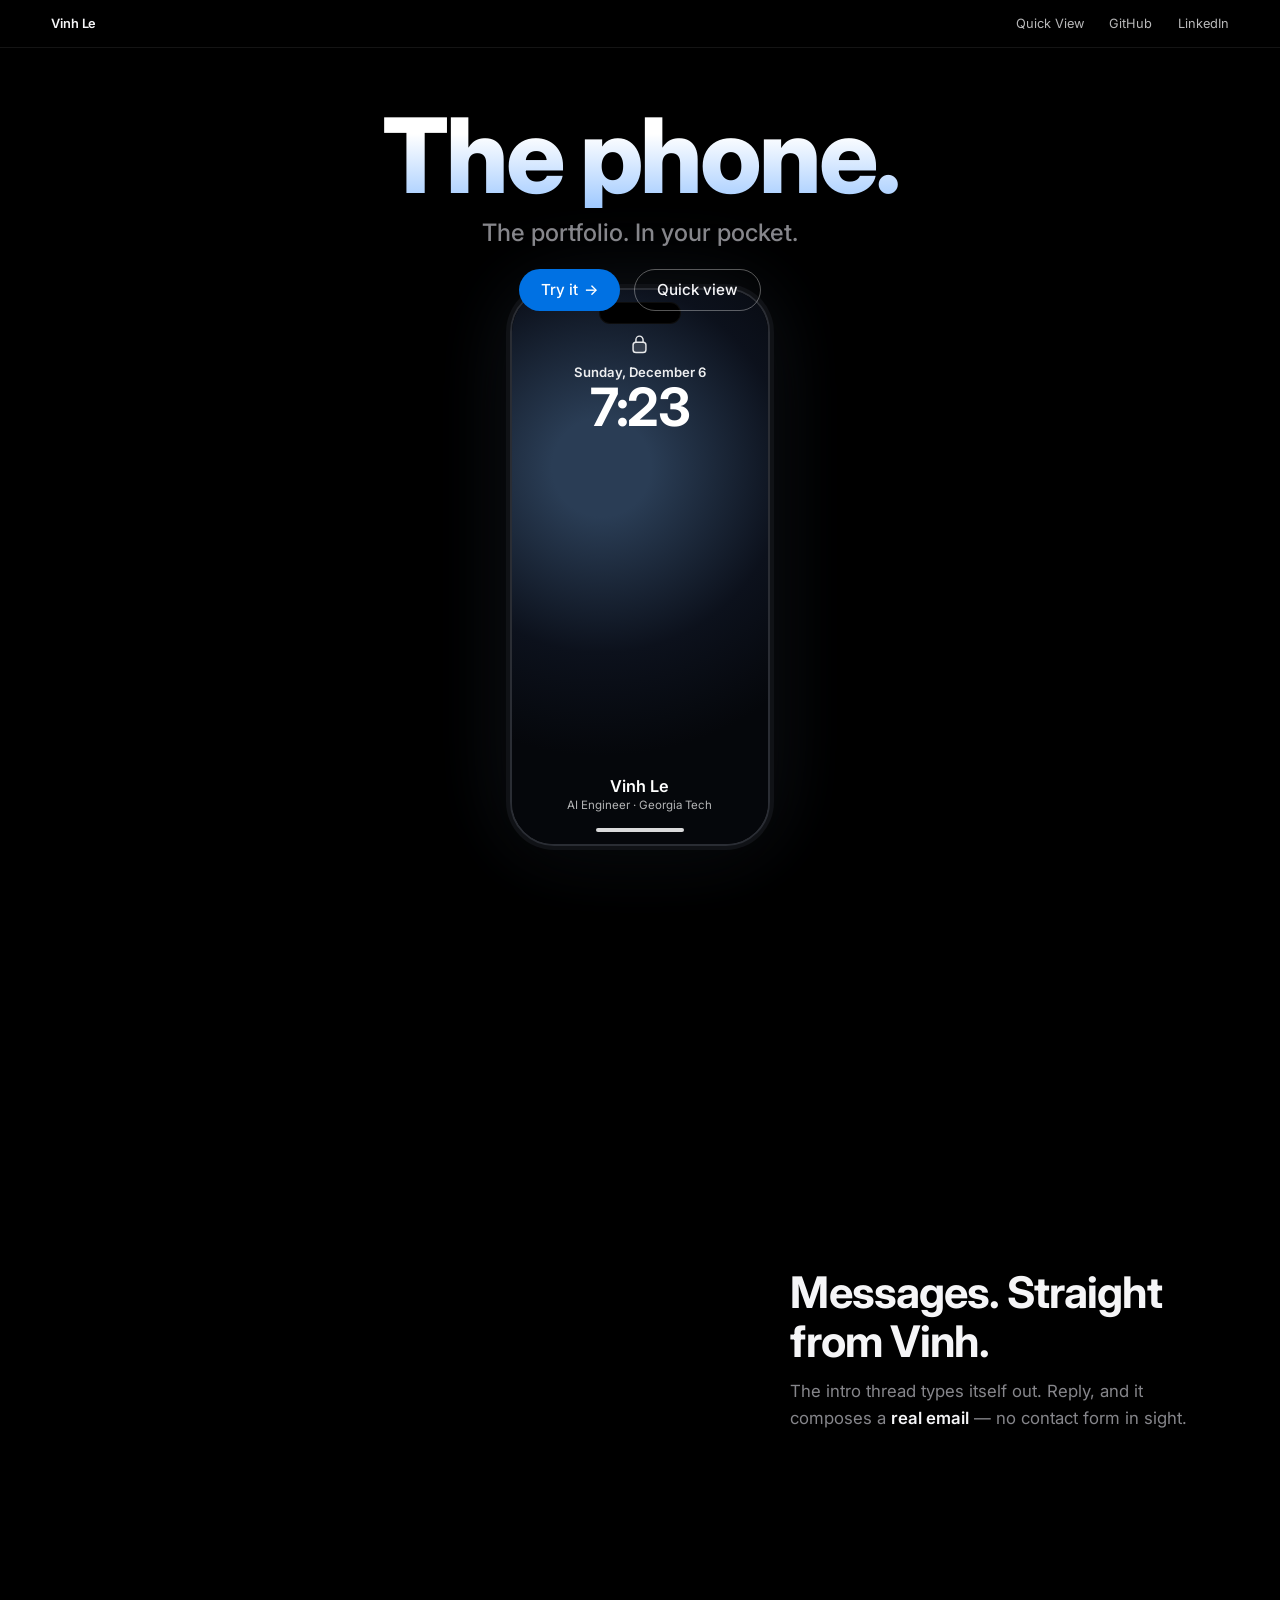
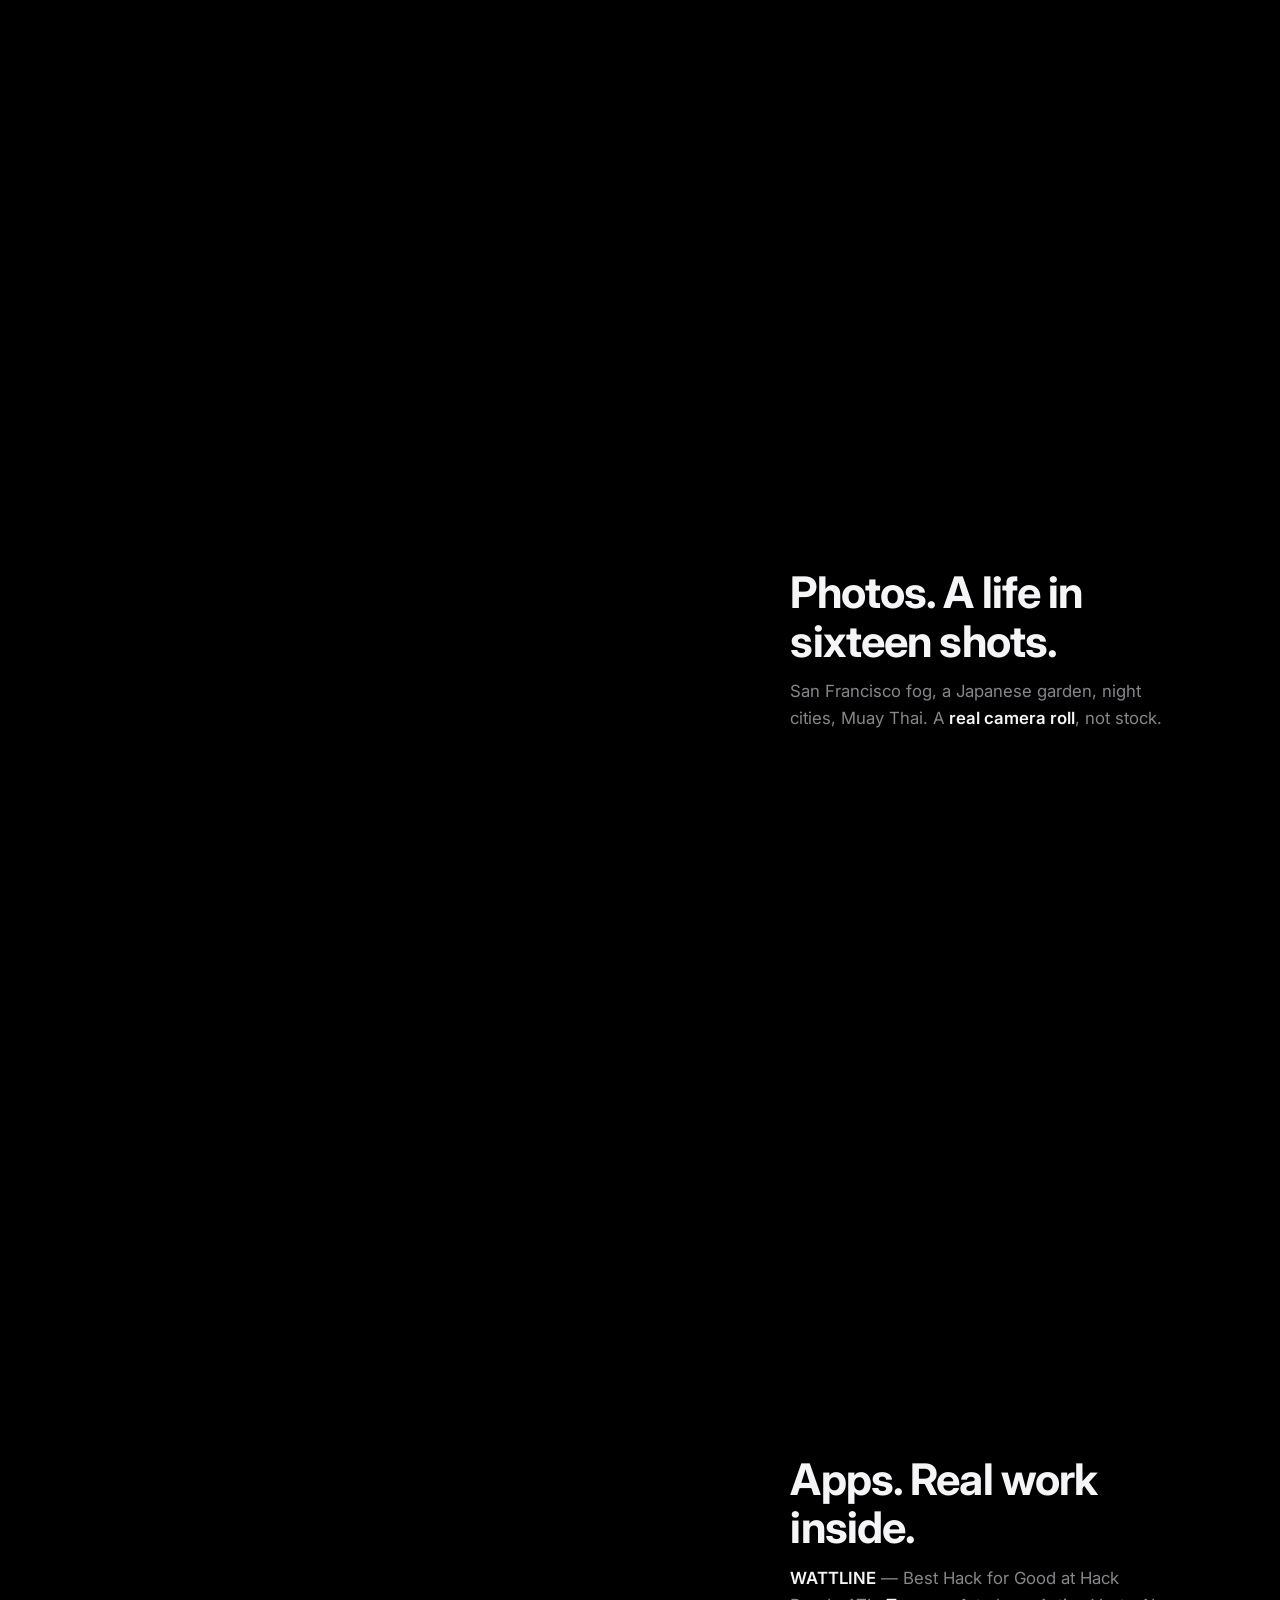
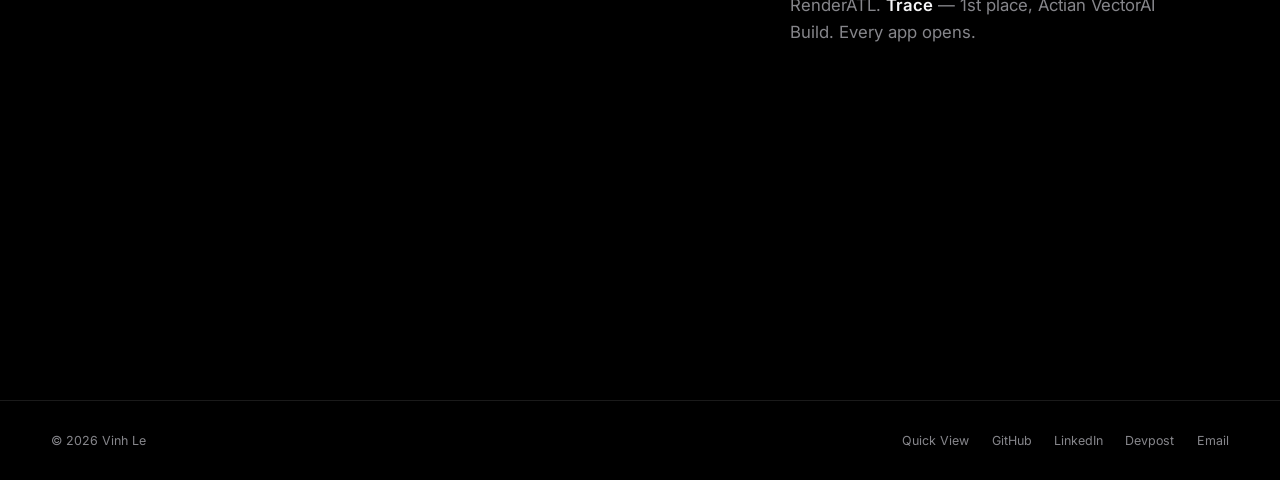
==== commit d2e738a5: "index: sticky-phone scroll story — messages, photos, apps screens" ====
--- a/index.html
+++ b/index.html
@@ -283,7 +283,26 @@
             <div class="ml-what">AI Engineer &middot; Georgia Tech</div>
             <div class="ml-bar"></div>
           </div>
-          <!-- story screens inserted in Task 4 -->
+          <div class="mscreen s-messages">
+            <div class="mm-head">
+              <img src="images/linkedinpfp.jpg" alt="" />
+              <span>Vinh</span>
+            </div>
+            <div class="mm-thread">
+              <div class="mm-b in">hey — thanks for stopping by &#128075;</div>
+              <div class="mm-b in">i'm vinh. i build backend + AI systems. everything on this phone is real.</div>
+              <div class="mm-b in">wanna see?</div>
+              <div class="mm-b out">show me &rarr;</div>
+            </div>
+          </div>
+
+          <div class="mscreen s-photos">
+            <div class="mp-grid" id="mockPhotos"></div>
+          </div>
+
+          <div class="mscreen s-apps">
+            <div class="ma-grid" id="mockApps"></div>
+          </div>
 
         </div>
       </div>
@@ -298,7 +317,24 @@
           <a class="pill pill-ghost" href="classic.html">Quick view</a>
         </div>
       </div>
-      <!-- story moments inserted in Task 4 -->
+      <div class="moment" data-screen="messages">
+        <div class="m-copy">
+          <h2>Messages. Straight from Vinh.</h2>
+          <p>The intro thread types itself out. Reply, and it composes a <b>real email</b> — no contact form in sight.</p>
+        </div>
+      </div>
+      <div class="moment" data-screen="photos">
+        <div class="m-copy">
+          <h2>Photos. A life in sixteen shots.</h2>
+          <p>San Francisco fog, a Japanese garden, night cities, Muay Thai. A <b>real camera roll</b>, not stock.</p>
+        </div>
+      </div>
+      <div class="moment" data-screen="apps">
+        <div class="m-copy">
+          <h2>Apps. Real work inside.</h2>
+          <p><b>WATTLINE</b> — Best Hack for Good at Hack RenderATL. <b>Trace</b> — 1st place, Actian VectorAI Build. Every app opens.</p>
+        </div>
+      </div>
     </div>
   </section>
 
@@ -341,7 +377,55 @@
       tick();
       setInterval(tick, 15000);
 
-      /* Task 4 adds: mock screens rendering + scroll-story observer */
+      /* photos screen: first 9 real shots from data.js */
+      var mp = document.getElementById('mockPhotos');
+      if (mp && V.life) {
+        V.life.slice(0, 9).forEach(function (l) {
+          var img = document.createElement('img');
+          img.src = l.src;
+          img.alt = '';
+          img.loading = 'lazy';
+          mp.appendChild(img);
+        });
+      }
+
+      /* apps screen: project tiles from data.js */
+      var ma = document.getElementById('mockApps');
+      if (ma && V.projects) {
+        var pal = ['#0a84ff', '#ff375f', '#30d158', '#ff9f0a', '#bf5af2', '#64d2ff', '#ffd60a', '#ac8e68'];
+        V.projects.slice(0, 8).forEach(function (p, i) {
+          var t = document.createElement('div');
+          t.className = 'm-app';
+          var ic = document.createElement('div');
+          ic.className = 'm-app-ic';
+          ic.style.backgroundColor = pal[i % pal.length];
+          ic.textContent = (p.name || '?').charAt(0);
+          var lb = document.createElement('span');
+          lb.textContent = p.name;
+          t.appendChild(ic);
+          t.appendChild(lb);
+          ma.appendChild(t);
+        });
+      }
+
+      /* scroll story: swap the mock's screen as moments pass */
+      var mock = document.getElementById('mock');
+      var moments = document.querySelectorAll('.moment');
+      if ('IntersectionObserver' in window && mock) {
+        var io = new IntersectionObserver(function (entries) {
+          entries.forEach(function (en) {
+            if (en.isIntersecting) {
+              en.target.classList.add('in');
+              mock.dataset.screen = en.target.dataset.screen;
+            } else {
+              if (!en.target.classList.contains('moment-hero')) en.target.classList.remove('in');
+            }
+          });
+        }, { threshold: 0.55 });
+        moments.forEach(function (m) { io.observe(m); });
+      } else {
+        moments.forEach(function (m) { m.classList.add('in'); });
+      }
       /* Task 5 adds: tech specs rendering */
       /* Task 6 adds: try-it takeoff handoff */
     })();
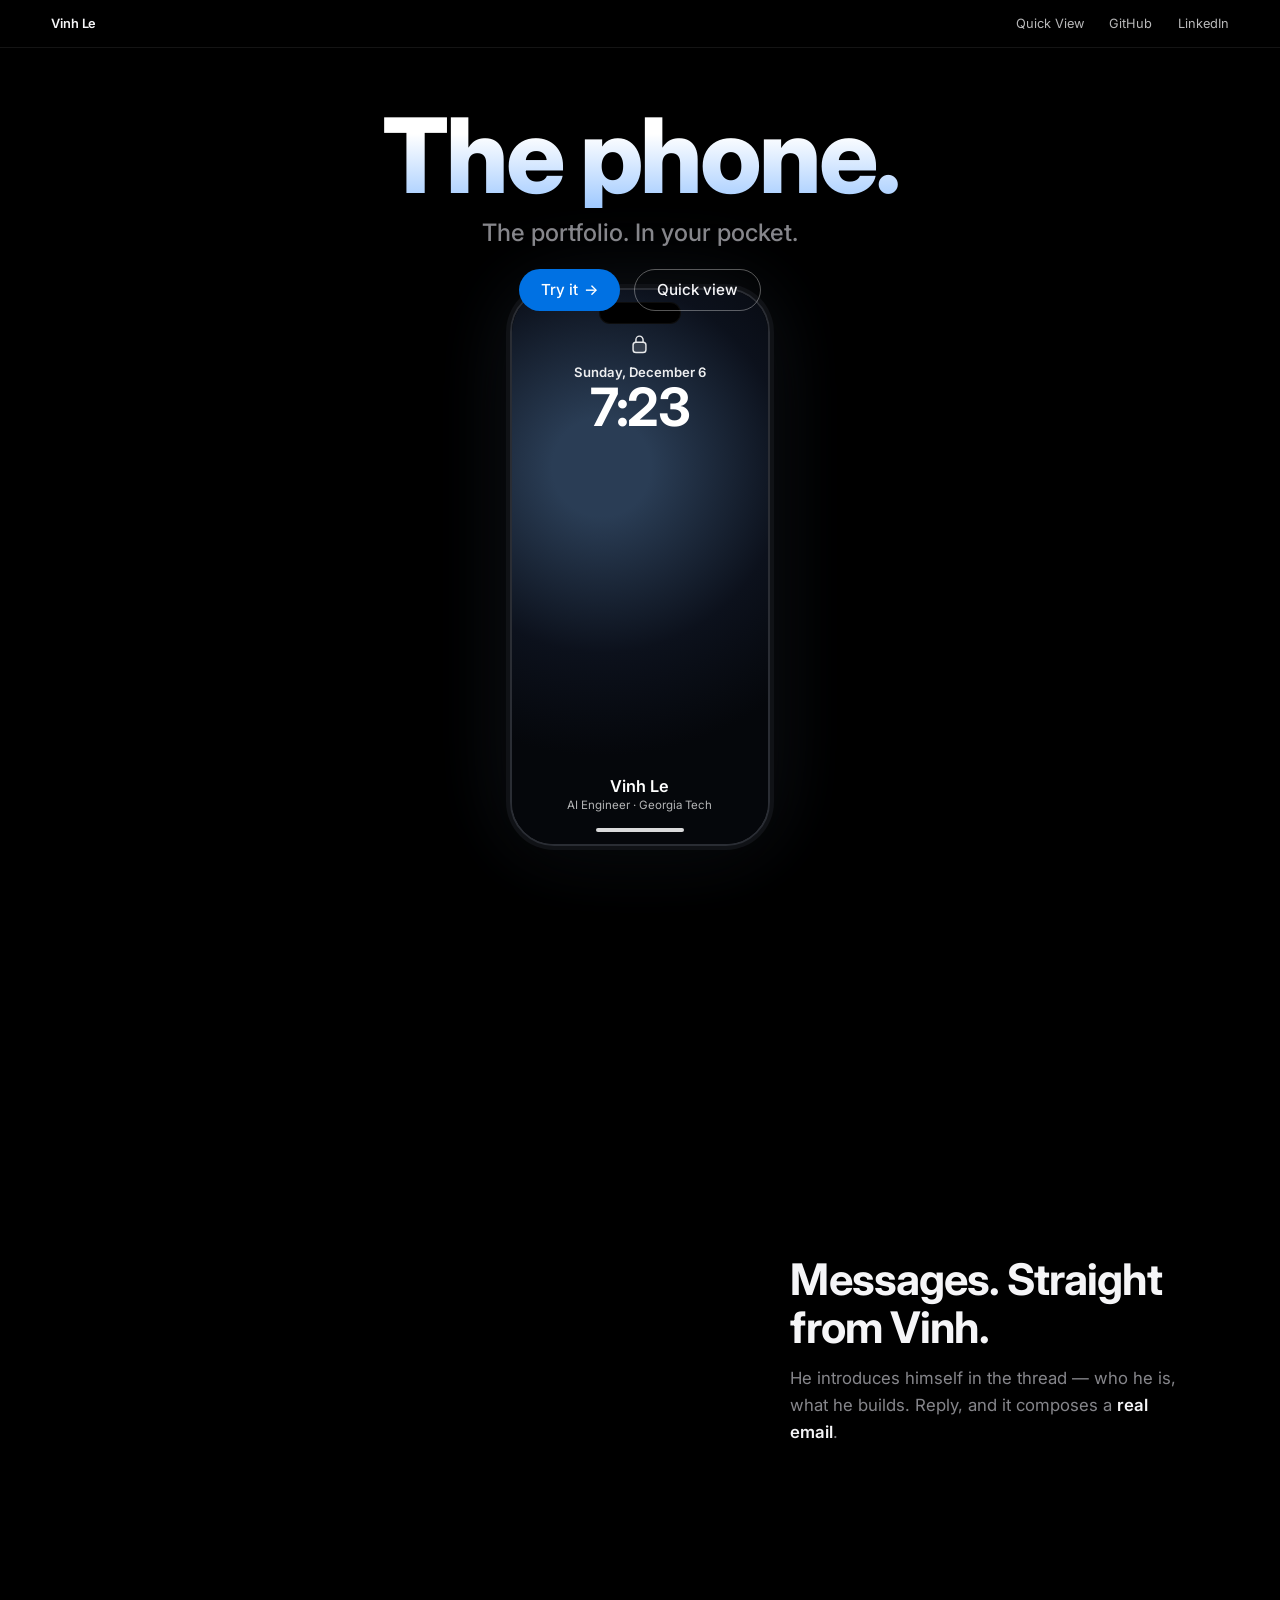
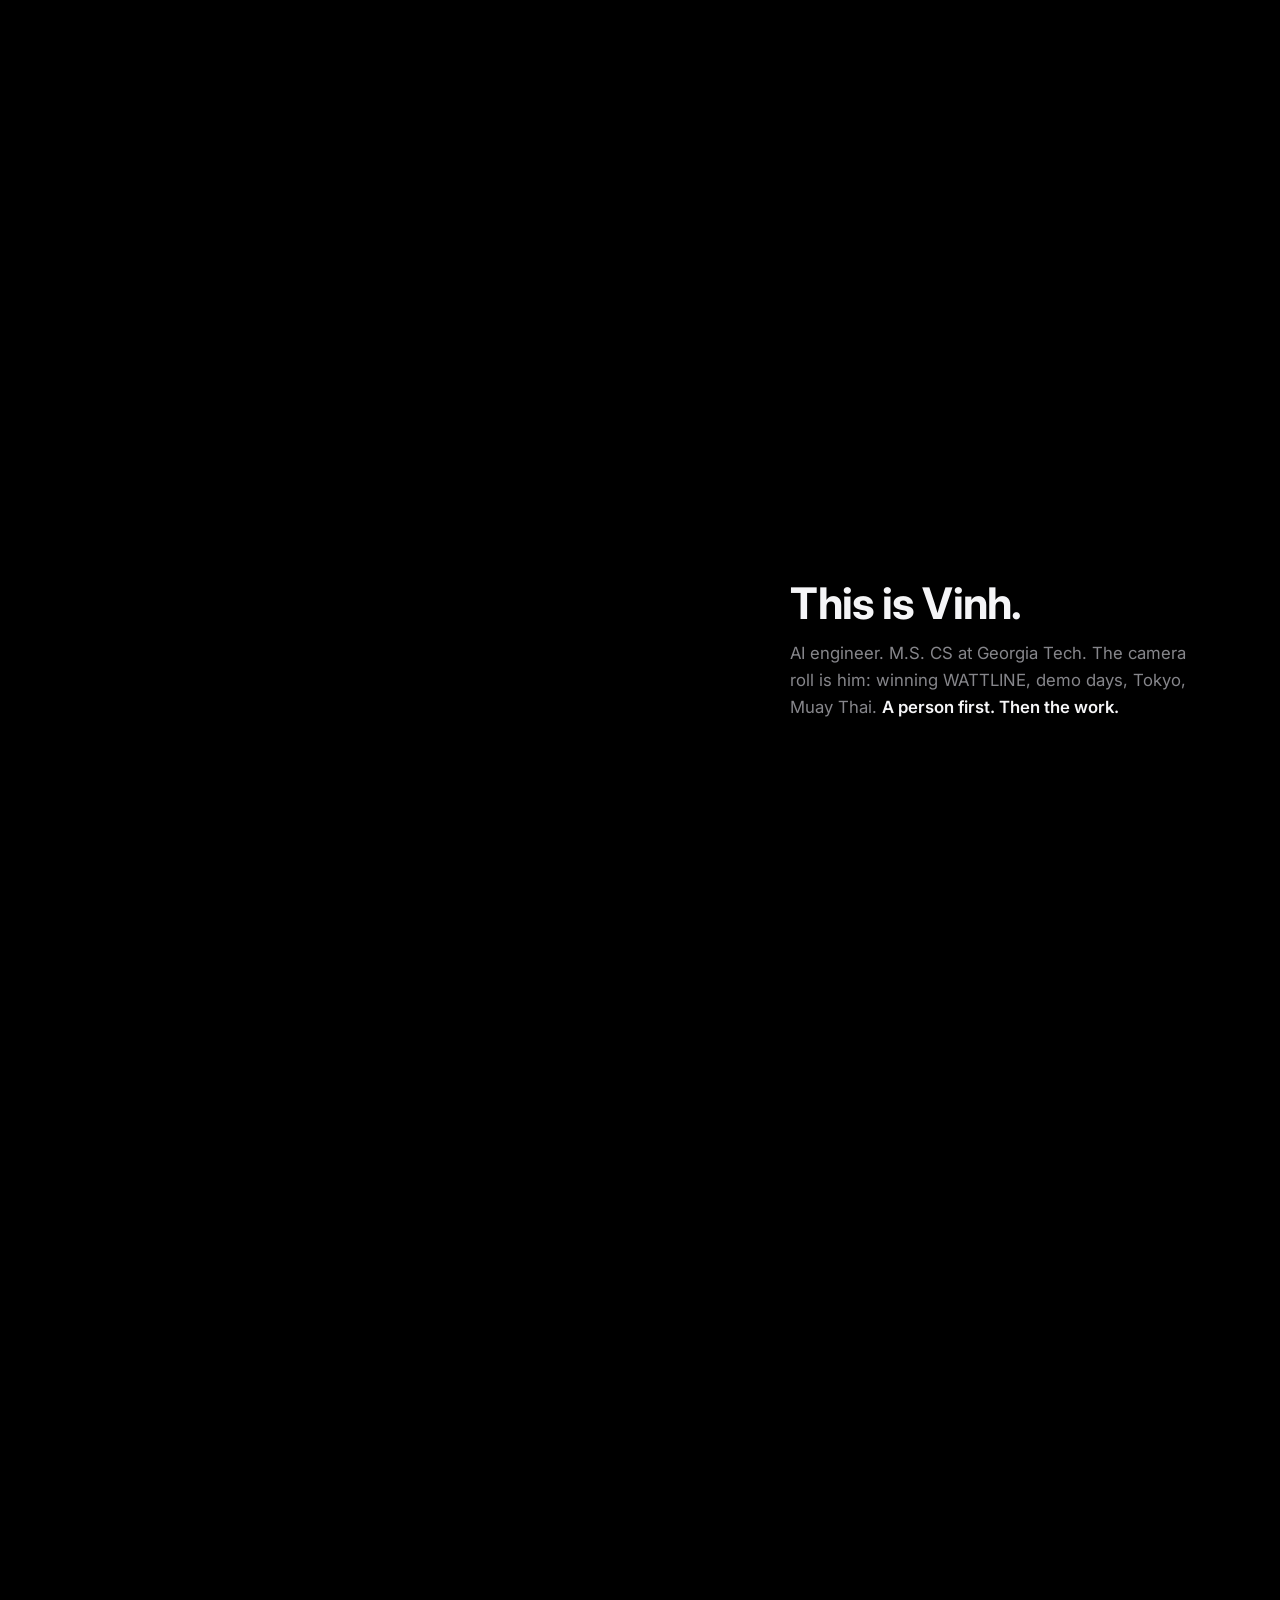
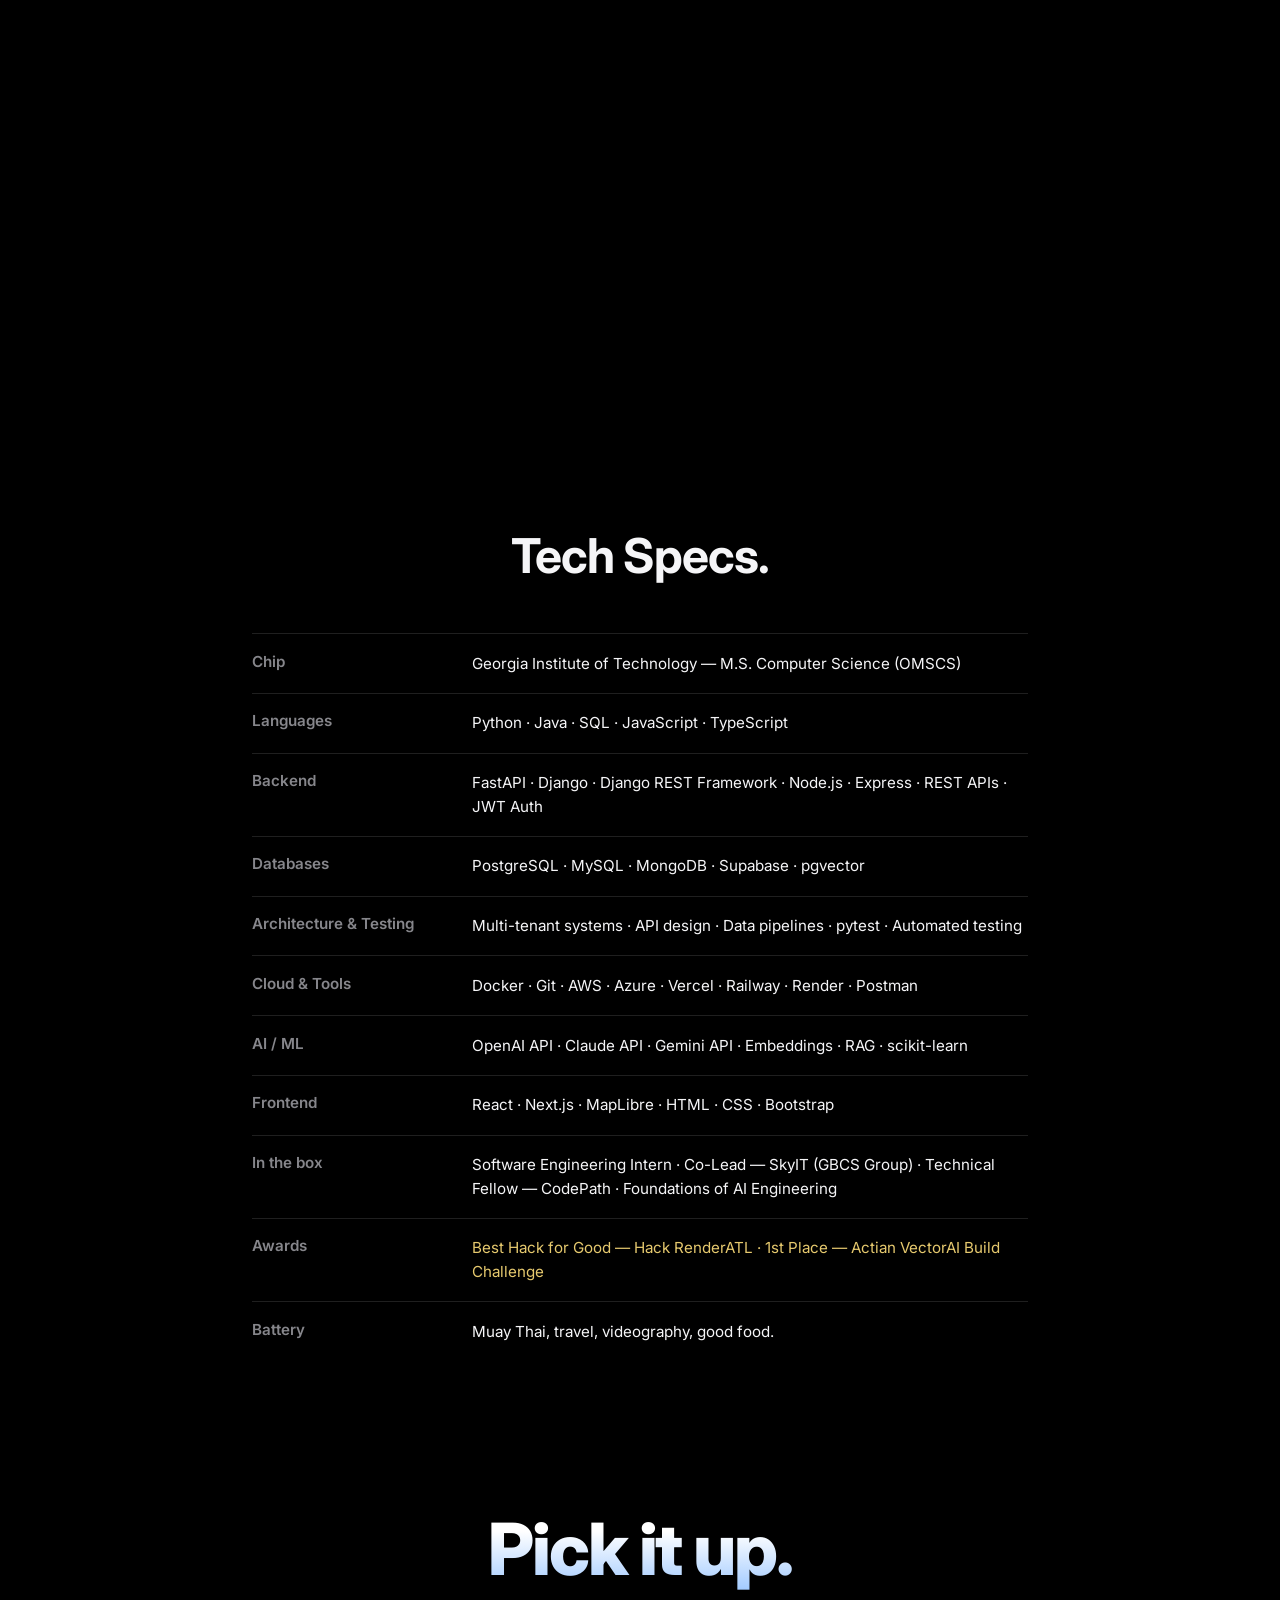
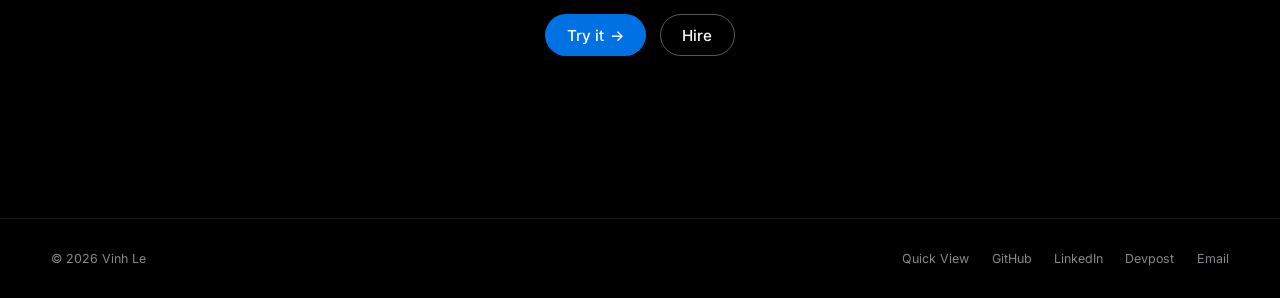
==== commit 9dfab348: "Merge pull request #1 from vinhbin/apple-launch Apple launch" ====
--- a/index.html
+++ b/index.html
@@ -74,7 +74,7 @@
       display: flex; align-items: flex-end; justify-content: center;
       padding-bottom: 6vh;
     }
-    .moments { position: relative; z-index: 2; margin-top: -100vh; margin-top: -100svh; }
+    .moments { position: relative; z-index: 2; margin-top: -100vh; margin-top: -100svh; pointer-events: none; }
     .moment {
       min-height: 100vh; min-height: 100svh;
       display: flex; align-items: center;
@@ -167,8 +167,21 @@
     .mm-b.in { background: #2c2c2e; align-self: flex-start; border-bottom-left-radius: 5px; }
     .mm-b.out { background: #0a84ff; align-self: flex-end; border-bottom-right-radius: 5px; }
 
-    /* photos screen */
-    .s-photos { padding-top: 44px; }
+    /* photos screen — about header + camera roll */
+    .s-photos { padding-top: 40px; background: #000; }
+    .mp-about {
+      display: flex; align-items: center; gap: 9px;
+      padding: 0 10px 8px;
+    }
+    .mp-about img { width: 38px; height: 38px; border-radius: 50%; object-fit: cover; }
+    .mp-name { font-size: 0.78rem; font-weight: 700; letter-spacing: -0.01em; }
+    .mp-role { font-size: 0.58rem; color: rgba(255,255,255,0.62); margin-top: 1px; }
+    .mp-bio {
+      padding: 0 10px 8px;
+      font-size: 0.62rem; line-height: 1.4;
+      color: rgba(255,255,255,0.78);
+      display: -webkit-box; -webkit-box-orient: vertical; -webkit-line-clamp: 3; overflow: hidden;
+    }
     .mp-grid { display: grid; grid-template-columns: repeat(3, 1fr); gap: 2px; }
     .mp-grid img { width: 100%; aspect-ratio: 1; object-fit: cover; display: block; }
 
@@ -245,6 +258,7 @@
       }
       .mock { height: min(58vh, 560px); }
       .gnav-links { gap: 1.1rem; }
+      .spec-row { grid-template-columns: 1fr; gap: 0.25rem; }
     }
 
     @media (prefers-reduced-motion: reduce) {
@@ -290,13 +304,22 @@
             </div>
             <div class="mm-thread">
               <div class="mm-b in">hey — thanks for stopping by &#128075;</div>
-              <div class="mm-b in">i'm vinh. i build backend + AI systems. everything on this phone is real.</div>
+              <div class="mm-b in">i'm vinh. AI engineer, M.S. CS at Georgia Tech. I build backend + AI systems.</div>
+              <div class="mm-b in">the photos, the apps, the awards — all mine. everything on this phone is real.</div>
               <div class="mm-b in">wanna see?</div>
               <div class="mm-b out">show me &rarr;</div>
             </div>
           </div>
 
           <div class="mscreen s-photos">
+            <div class="mp-about">
+              <img src="images/linkedinpfp.jpg" alt="" />
+              <div>
+                <div class="mp-name">Vinh Le</div>
+                <div class="mp-role">AI Engineer · Georgia Tech</div>
+              </div>
+            </div>
+            <p class="mp-bio" id="mockBio"></p>
             <div class="mp-grid" id="mockPhotos"></div>
           </div>
 
@@ -320,13 +343,13 @@
       <div class="moment" data-screen="messages">
         <div class="m-copy">
           <h2>Messages. Straight from Vinh.</h2>
-          <p>The intro thread types itself out. Reply, and it composes a <b>real email</b> — no contact form in sight.</p>
+          <p>He introduces himself in the thread — who he is, what he builds. Reply, and it composes a <b>real email</b>.</p>
         </div>
       </div>
       <div class="moment" data-screen="photos">
         <div class="m-copy">
-          <h2>Photos. A life in sixteen shots.</h2>
-          <p>San Francisco fog, a Japanese garden, night cities, Muay Thai. A <b>real camera roll</b>, not stock.</p>
+          <h2>This is Vinh.</h2>
+          <p>AI engineer. M.S. CS at Georgia Tech. The camera roll is him: winning WATTLINE, demo days, Tokyo, Muay Thai. <b>A person first. Then the work.</b></p>
         </div>
       </div>
       <div class="moment" data-screen="apps">
@@ -338,7 +361,18 @@
     </div>
   </section>
 
-  <!-- specs + closing inserted in Task 5 -->
+  <section class="specs" id="specs" aria-label="Tech specs">
+    <h2>Tech Specs.</h2>
+    <dl id="specList"></dl>
+  </section>
+
+  <section class="closing">
+    <h2>Pick it up.</h2>
+    <div class="hero-cta">
+      <a class="pill pill-blue" href="phone.html" data-tryit>Try it <span aria-hidden="true">&rarr;</span></a>
+      <a class="pill pill-ghost" href="mailto:vinhhle24@gmail.com?subject=Let%27s%20talk">Hire</a>
+    </div>
+  </section>
 
   <footer class="foot">
     <span>&copy; 2026 Vinh Le</span>
@@ -377,7 +411,9 @@
       tick();
       setInterval(tick, 15000);
 
-      /* photos screen: first 9 real shots from data.js */
+      /* photos screen: about blurb + first 9 real shots from data.js */
+      var bio = document.getElementById('mockBio');
+      if (bio && V.about && V.about[0]) bio.textContent = V.about[0];
       var mp = document.getElementById('mockPhotos');
       if (mp && V.life) {
         V.life.slice(0, 9).forEach(function (l) {
@@ -426,8 +462,44 @@
       } else {
         moments.forEach(function (m) { m.classList.add('in'); });
       }
-      /* Task 5 adds: tech specs rendering */
-      /* Task 6 adds: try-it takeoff handoff */
+      /* tech specs table, rendered from data.js */
+      var dl = document.getElementById('specList');
+      function specRow(k, v, gold) {
+        var div = document.createElement('div');
+        div.className = 'spec-row' + (gold ? ' spec-gold' : '');
+        var dt = document.createElement('dt');
+        dt.textContent = k;
+        var dd = document.createElement('dd');
+        dd.textContent = v;
+        div.appendChild(dt);
+        div.appendChild(dd);
+        dl.appendChild(div);
+      }
+      if (dl && V.skills) {
+        specRow('Chip', V.education[0].school + ' — ' + V.education[0].degree);
+        Object.keys(V.skills).forEach(function (k) {
+          specRow(k, V.skills[k].join(' · '));
+        });
+        specRow('In the box', V.experience.map(function (e) { return e.title + ' — ' + e.org; }).join('   ·   '));
+        specRow('Awards', 'Best Hack for Good — Hack RenderATL  ·  1st Place — Actian VectorAI Build Challenge', true);
+        specRow('Battery', 'Muay Thai, travel, videography, good food.');
+      }
+      /* try-it takeoff: scale the phone up, fade to black, hand off to phone.html.
+         View Transitions API (opted in via CSS) morphs the mock into the real phone
+         where supported; the manual takeoff below is the everywhere-fallback. */
+      function takeoff(e) {
+        try { sessionStorage.setItem('fromLaunch', '1'); } catch (err) {}
+        if (reduced) return; // plain navigation, flag still set
+        e.preventDefault();
+        document.body.classList.add('takeoff');
+        setTimeout(function () { window.location.href = 'phone.html'; }, 520);
+      }
+      document.querySelectorAll('[data-tryit]').forEach(function (a) {
+        a.addEventListener('click', takeoff);
+      });
+      if (mock) {
+        mock.addEventListener('click', takeoff);
+      }
     })();
   </script>
 </body>
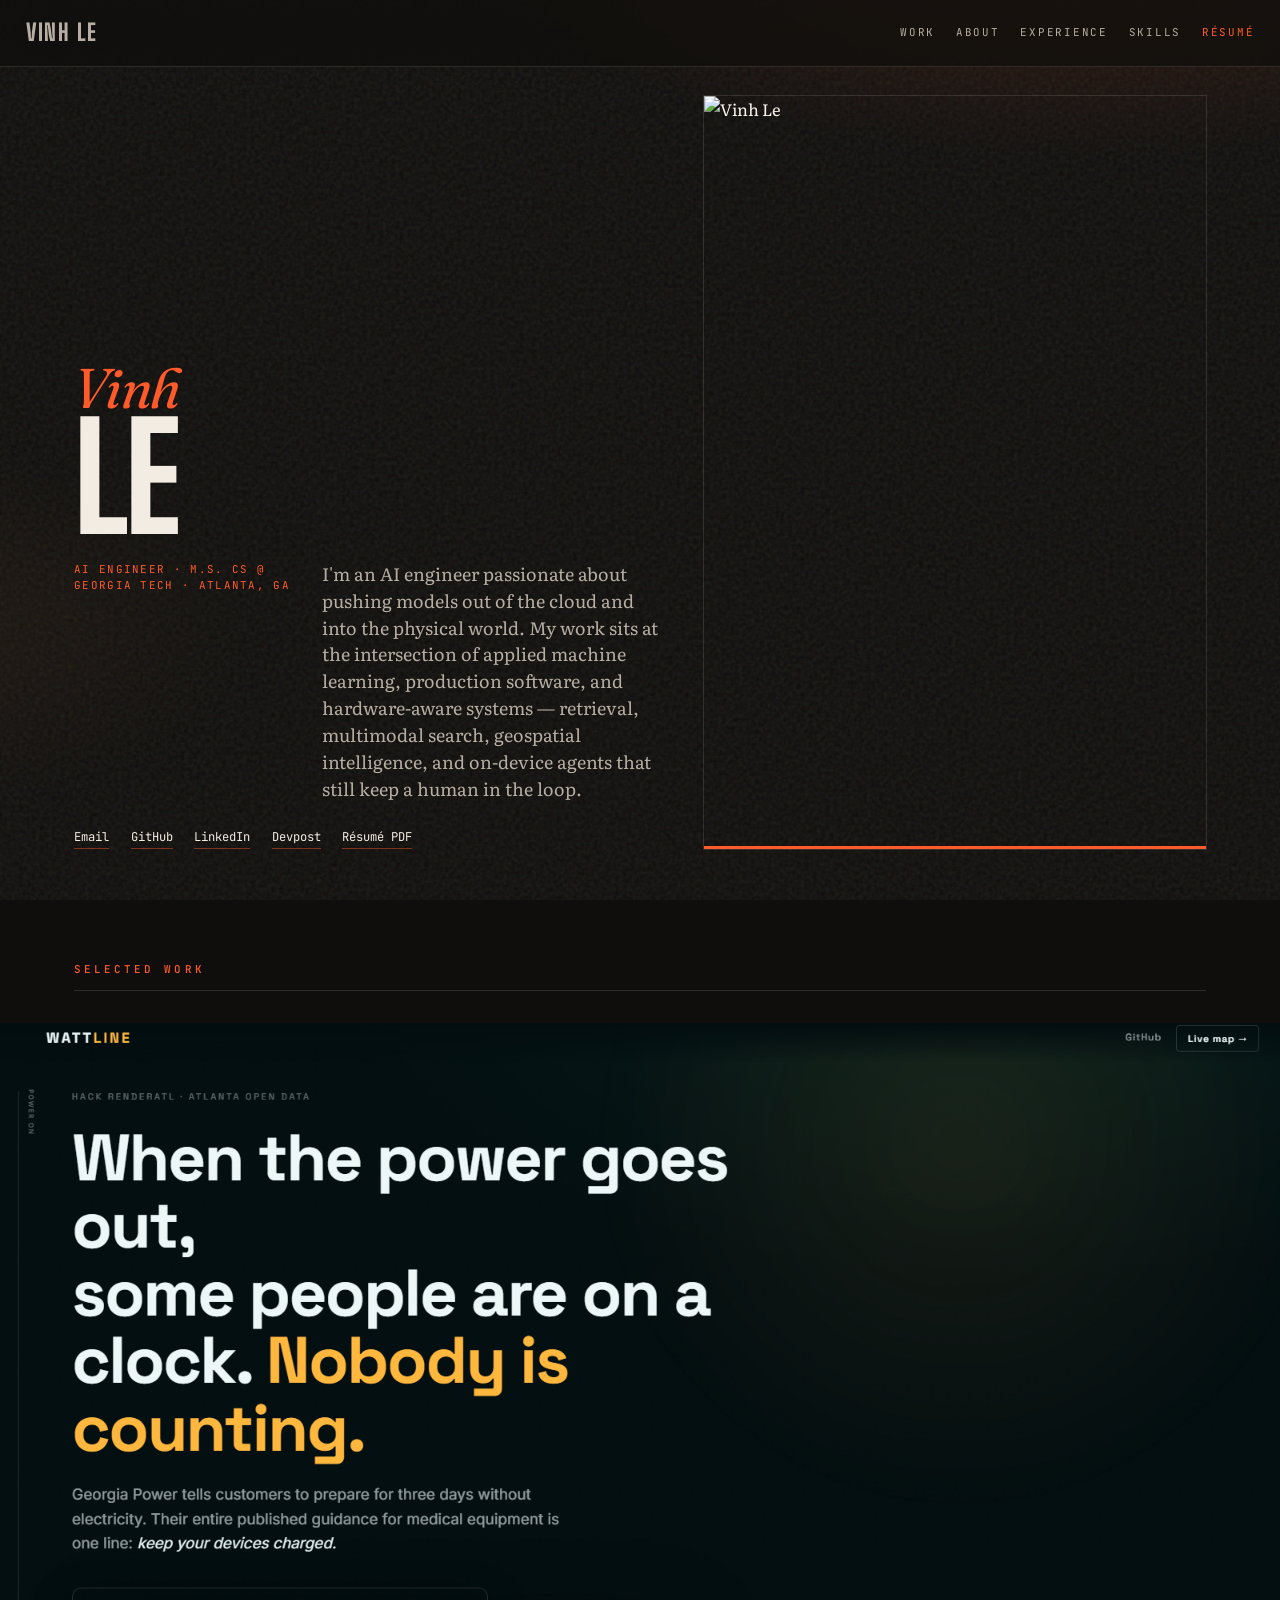
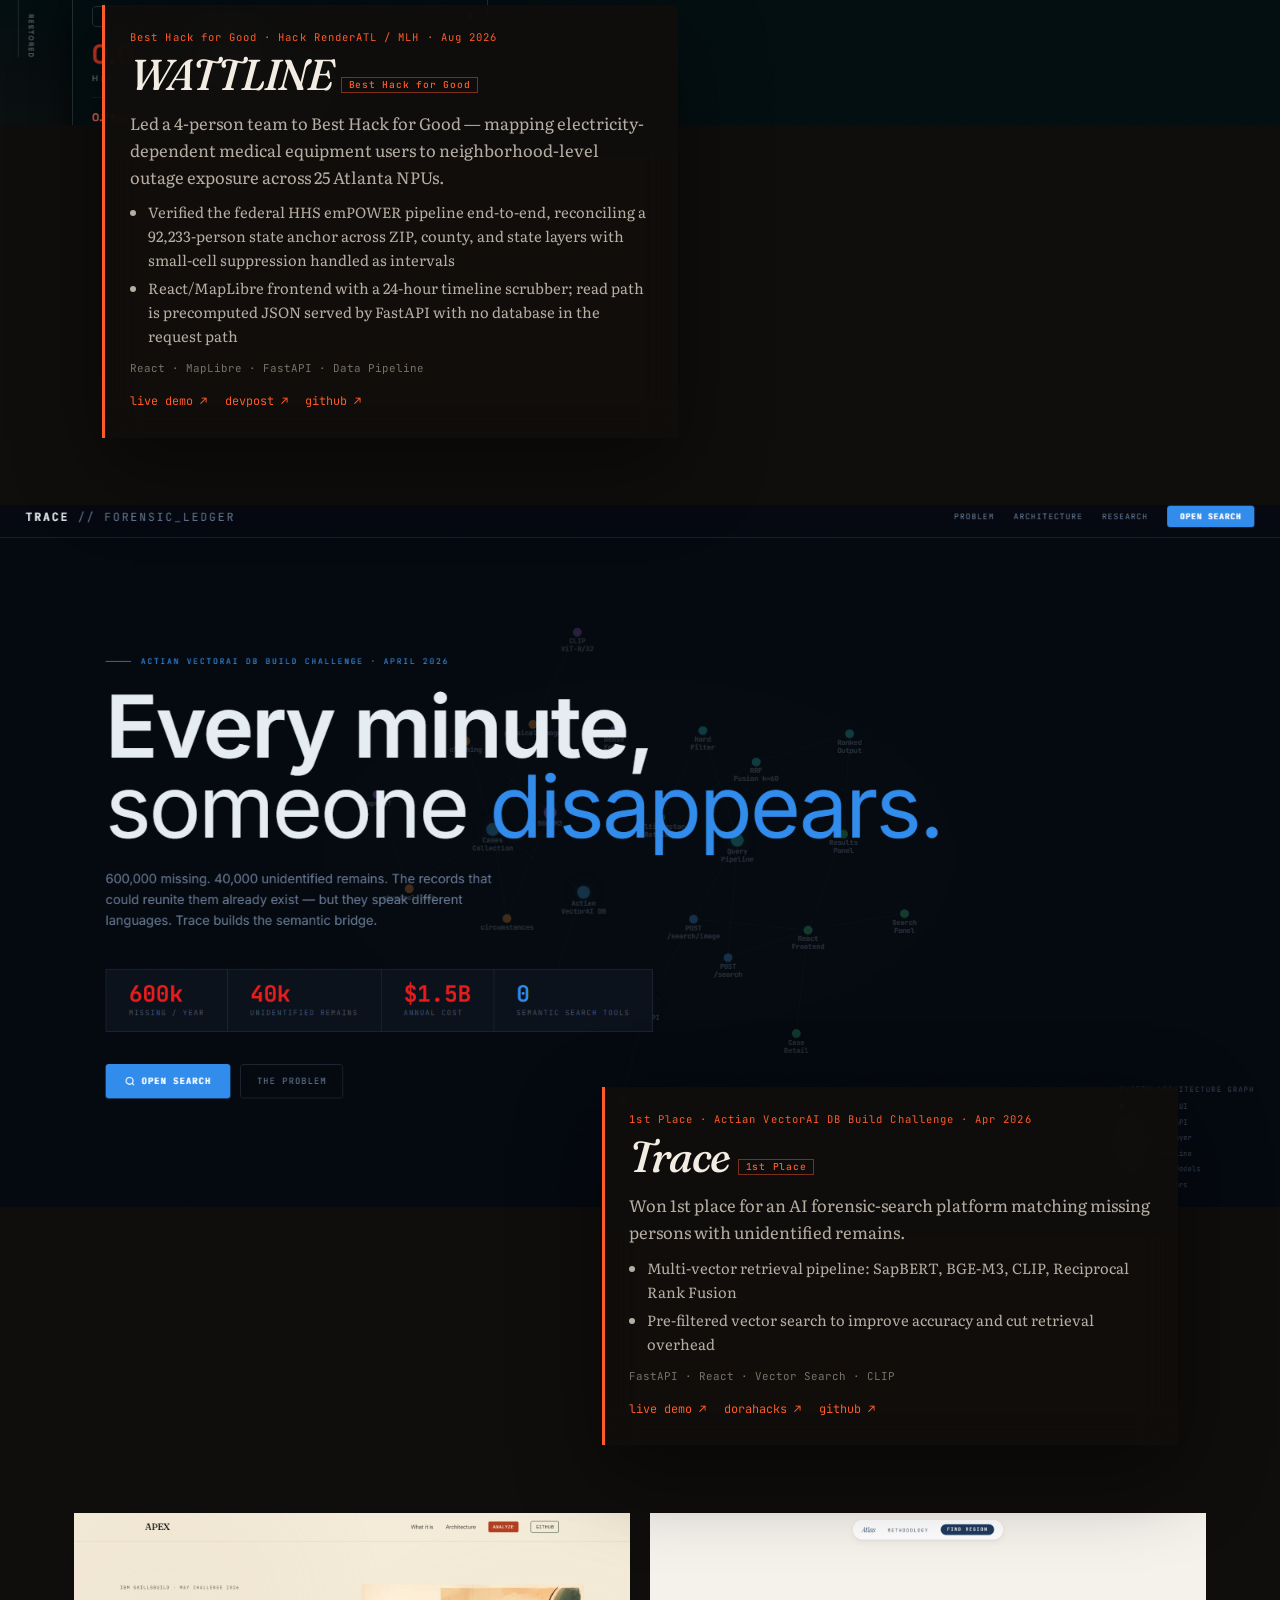
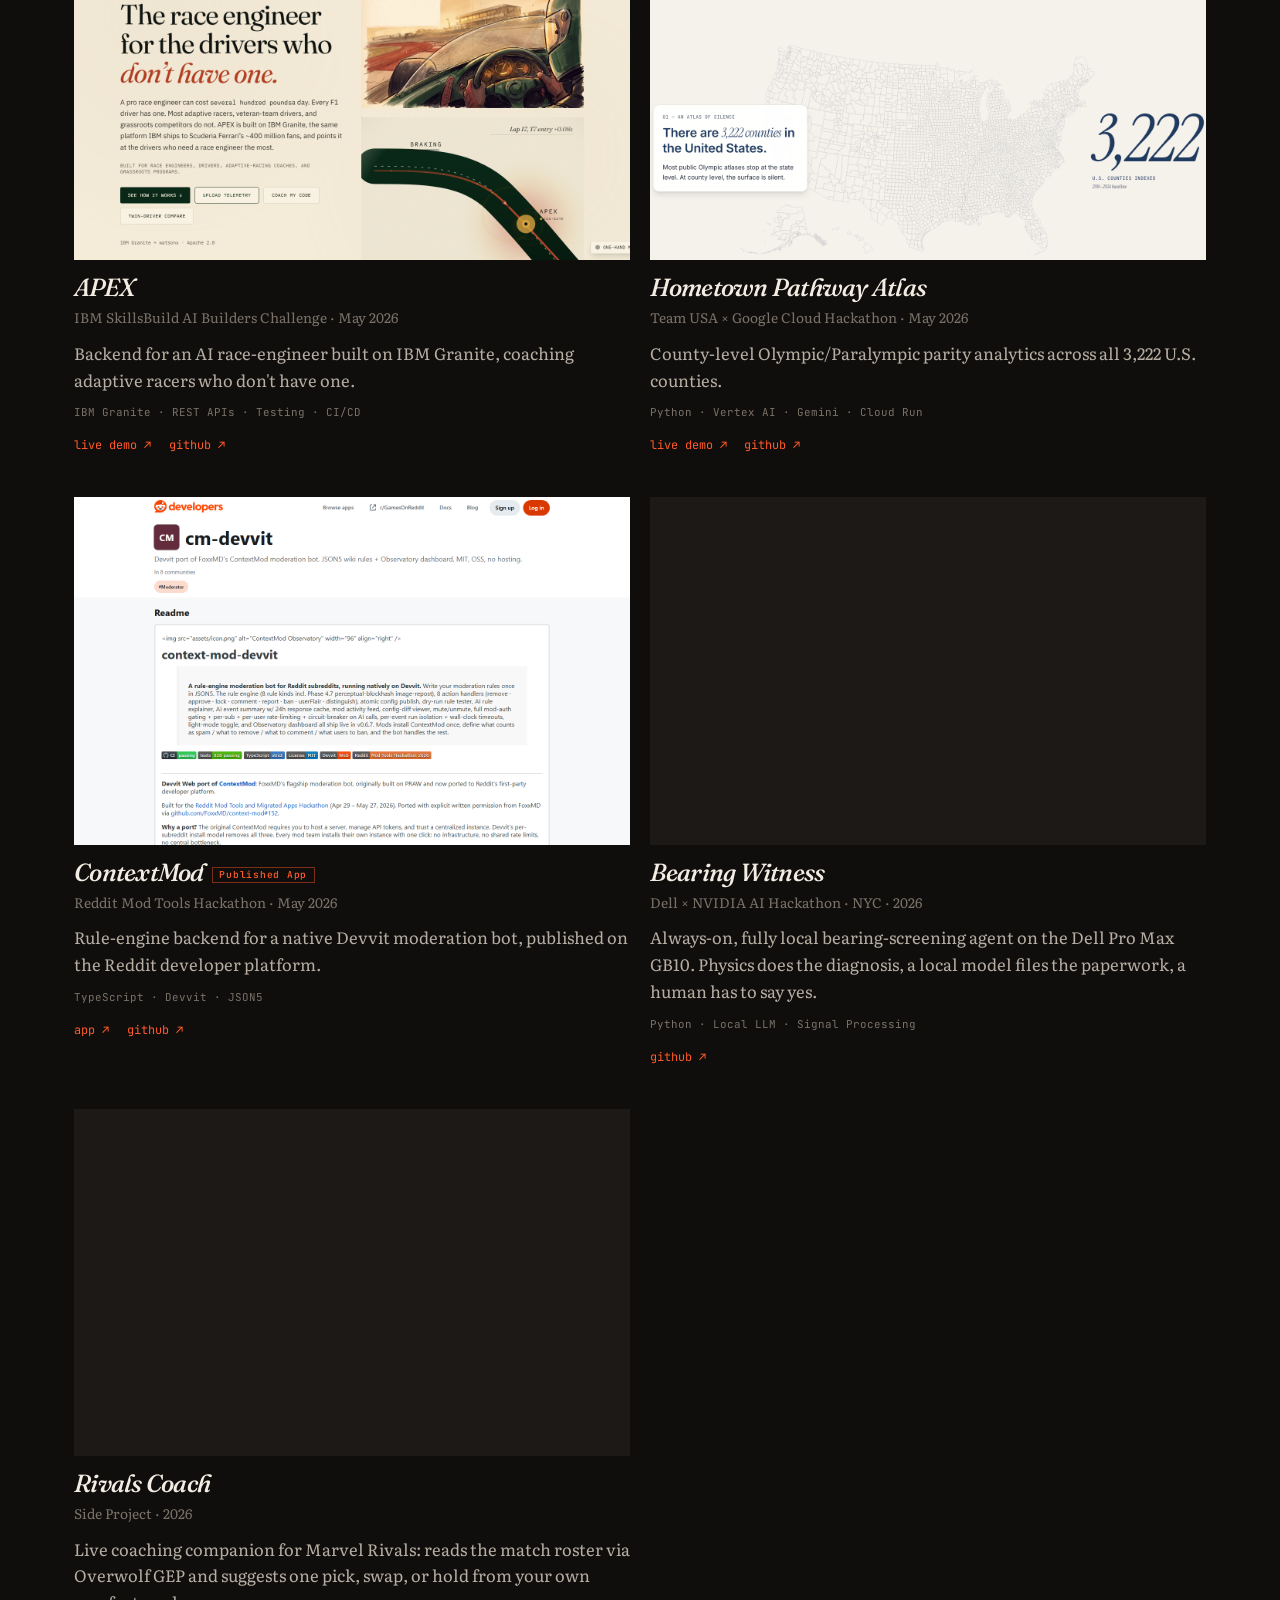
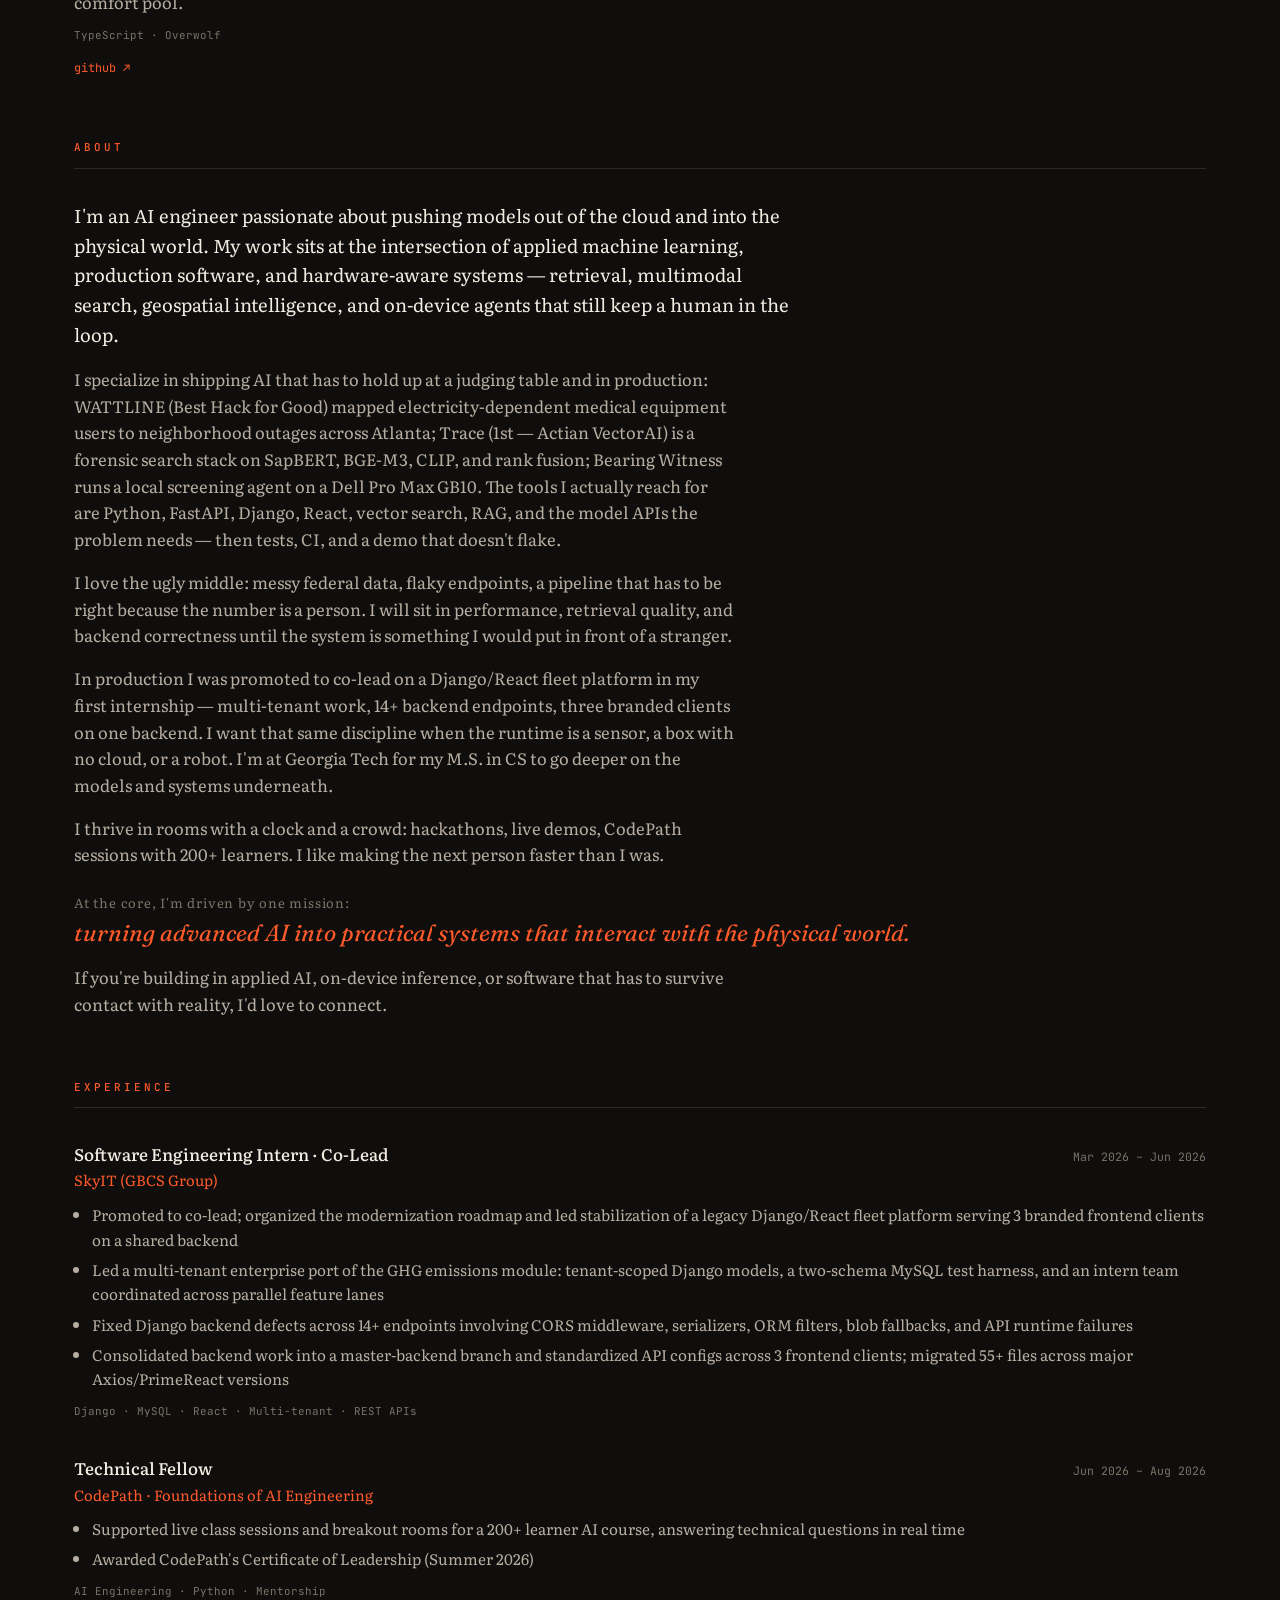
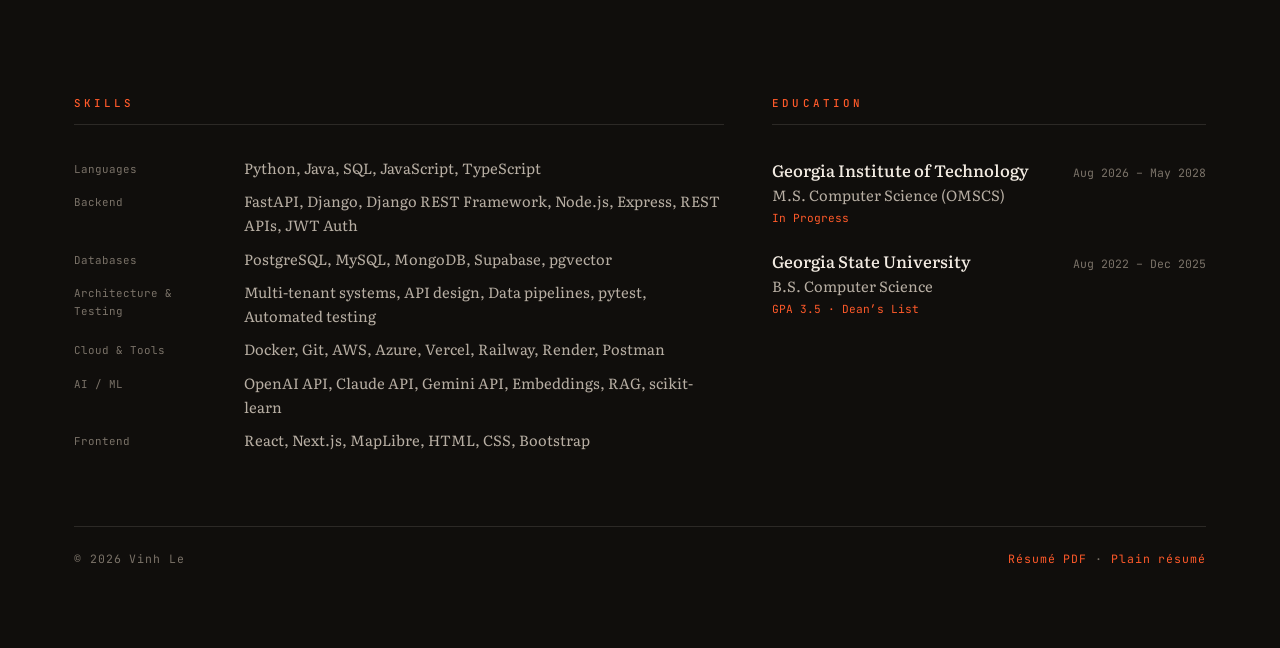
==== commit 30d84bf8: "index: cinematic homepage that spotlights current work and a portrait Replace the themed launch expe" ====
--- a/index.html
+++ b/index.html
@@ -2,504 +2,650 @@
 <html lang="en">
 
 <head>
-  <title>Vinh Le — The phone.</title>
+  <title>Vinh Le — AI Engineer</title>
   <meta charset="utf-8" />
   <meta name="viewport" content="width=device-width, initial-scale=1" />
   <link rel="icon" type="image/jpeg" href="images/linkedinpfp.jpg" />
   <meta name="description"
-    content="Vinh Le — AI engineer and M.S. CS student at Georgia Tech. The portfolio is a phone: scroll the launch page, then pick it up." />
-  <meta property="og:title" content="Vinh Le — The phone." />
-  <meta property="og:description" content="AI Engineer | M.S. CS @ Georgia Tech | The portfolio. In your pocket." />
+    content="Vinh Le — AI engineer. Best Hack for Good, 1st VectorAI, co-lead on production software. M.S. CS at Georgia Tech. Projects, experience, and contact." />
+  <meta property="og:title" content="Vinh Le — AI Engineer" />
+  <meta property="og:description" content="AI Engineer · M.S. CS @ Georgia Tech · Work that has to survive contact with reality." />
   <meta property="og:image" content="images/linkedinpfp.jpg" />
   <meta property="og:type" content="website" />
 
   <link rel="preconnect" href="https://fonts.googleapis.com" />
   <link rel="preconnect" href="https://fonts.gstatic.com" crossorigin />
-  <link href="https://fonts.googleapis.com/css2?family=Inter:wght@400;500;600;700;800&display=swap" rel="stylesheet" />
+  <link href="https://fonts.googleapis.com/css2?family=Big+Shoulders+Display:wght@700;800&family=Fraunces:ital,opsz,wght@0,144,500;1,144,400;1,144,500&family=Literata:ital,opsz,wght@0,7..72,400;0,7..72,500;1,7..72,400&family=JetBrains+Mono:wght@400;500&display=swap" rel="stylesheet" />
 
   <style>
     * { box-sizing: border-box; margin: 0; padding: 0; }
-    html { background: #000; scroll-behavior: smooth; }
+    html { scroll-behavior: smooth; }
     :root {
-      --bg: #000;
-      --ink: #f5f5f7;
-      --dim: #86868b;
-      --blue: #2997ff;
-      --btn: #0071e3;
-      --accent: #9fc9ff;
+      --void: #100e0c;
+      --ink: #f3ece3;
+      --muted: #b7aea3;
+      --faint: #7a7268;
+      --rule: rgba(243, 236, 227, 0.12);
+      --ember: #ff5a2a;
+      --panel: rgba(16, 14, 12, 0.88);
     }
     body {
-      background: var(--bg);
+      background: var(--void);
       color: var(--ink);
-      font-family: -apple-system, BlinkMacSystemFont, 'Inter', 'Segoe UI', system-ui, sans-serif;
+      font-family: Literata, Georgia, serif;
+      font-size: 16.5px;
+      line-height: 1.62;
       -webkit-font-smoothing: antialiased;
-      overflow-x: hidden;
-    }
-    a { color: var(--blue); text-decoration: none; }
+      color-scheme: dark;
+    }
+    a { color: inherit; }
+    .atmosphere {
+      position: fixed; inset: 0; pointer-events: none; z-index: 0;
+      background:
+        radial-gradient(90vw 50vh at 85% -10%, rgba(255, 90, 42, 0.16), transparent 55%),
+        radial-gradient(60vw 40vh at -10% 70%, rgba(255, 160, 70, 0.06), transparent 50%);
+    }
+    .atmosphere::after {
+      content: '';
+      position: absolute; inset: 0;
+      opacity: 0.09;
+      background-image: url("data:image/svg+xml,%3Csvg viewBox='0 0 256 256' xmlns='http://www.w3.org/2000/svg'%3E%3Cfilter id='n'%3E%3CfeTurbulence type='fractalNoise' baseFrequency='0.85' numOctaves='4' stitchTiles='stitch'/%3E%3C/filter%3E%3Crect width='100%25' height='100%25' filter='url(%23n)'/%3E%3C/svg%3E");
+    }
     .skip-link { position: absolute; left: -999px; }
-    .skip-link:focus { position: fixed; left: 1rem; top: 1rem; z-index: 10000; background: #000; color: #fff; padding: 0.5rem 1rem; }
-
-    /* ── nav ── */
-    .gnav {
-      position: fixed; top: 0; left: 0; right: 0; z-index: 100;
+    .skip-link:focus {
+      position: fixed; left: 1rem; top: 1rem; z-index: 100;
+      background: var(--ember); color: #fff; padding: 0.5rem 0.9rem;
+    }
+
+    .topnav {
+      position: sticky; top: 0; z-index: 30;
       display: flex; align-items: center; justify-content: space-between;
-      height: 48px; padding: 0 max(4vw, 1.2rem);
-      background: rgba(0, 0, 0, 0.55);
-      backdrop-filter: blur(14px) saturate(1.4); -webkit-backdrop-filter: blur(14px) saturate(1.4);
-      border-bottom: 1px solid rgba(255, 255, 255, 0.08);
-      font-size: 0.8rem;
-    }
-    .gnav-name { color: var(--ink); font-weight: 600; letter-spacing: -0.01em; }
-    .gnav-links { display: flex; gap: 1.6rem; }
-    .gnav-links a { color: rgba(245, 245, 247, 0.75); transition: color 0.2s ease; }
-    .gnav-links a:hover { color: #fff; }
-
-    /* ── pills ── */
-    .pill {
-      display: inline-flex; align-items: center; gap: 0.4rem;
-      padding: 0.65rem 1.35rem; border-radius: 999px;
-      font-size: 0.95rem; font-weight: 500;
-      transition: filter 0.2s ease, border-color 0.2s ease, color 0.2s ease;
-    }
-    .pill-blue { background: var(--btn); color: #fff; }
-    .pill-blue:hover { filter: brightness(1.15); }
-    .pill-ghost { border: 1px solid rgba(245, 245, 247, 0.35); color: var(--ink); }
-    .pill-ghost:hover { border-color: #fff; }
-
-    /* ── showcase: sticky phone + scrolling moments ── */
-    .showcase { position: relative; }
-    .mock-pin {
-      position: sticky; top: 0; z-index: 1;
-      height: 100vh; height: 100svh;
-      display: flex; align-items: flex-end; justify-content: center;
-      padding-bottom: 6vh;
-    }
-    .moments { position: relative; z-index: 2; margin-top: -100vh; margin-top: -100svh; pointer-events: none; }
-    .moment {
-      min-height: 100vh; min-height: 100svh;
-      display: flex; align-items: center;
-      pointer-events: none;
-    }
-    .moment-hero {
-      flex-direction: column; align-items: center; justify-content: flex-start;
-      padding-top: calc(48px + 6vh);
-      text-align: center;
-    }
-    .hero-title {
-      font-size: clamp(3rem, 9vw, 6.5rem);
-      font-weight: 800; letter-spacing: -0.03em; line-height: 1.02;
-      background: linear-gradient(180deg, #fff 30%, var(--accent));
-      -webkit-background-clip: text; background-clip: text; color: transparent;
-    }
-    .hero-sub {
-      margin-top: 0.6rem;
-      font-size: clamp(1.05rem, 2.2vw, 1.5rem);
-      color: var(--dim); font-weight: 500;
-    }
-    .hero-cta { margin-top: 1.4rem; display: flex; gap: 0.9rem; pointer-events: auto; }
-
-    .m-copy {
-      pointer-events: auto;
-      width: min(400px, 86vw);
-      margin-left: auto; margin-right: 7vw;
-      opacity: 0; transform: translateY(26px);
-      transition: opacity 0.7s ease, transform 0.7s ease;
-    }
-    .moment.in .m-copy { opacity: 1; transform: none; }
-    .m-copy h2 { font-size: clamp(1.8rem, 3.4vw, 2.8rem); font-weight: 700; letter-spacing: -0.02em; line-height: 1.12; }
-    .m-copy p { color: var(--dim); font-size: 1.05rem; line-height: 1.6; margin-top: 0.8rem; }
-    .m-copy p b { color: var(--ink); font-weight: 600; }
-
-    /* ── the phone mockup ── */
-    .ph-drift { animation: drift 7s ease-in-out infinite alternate; }
-    @keyframes drift { from { transform: translateY(-6px); } to { transform: translateY(8px); } }
-    .mock {
-      position: relative; overflow: hidden; cursor: pointer;
-      height: min(62vh, 620px); aspect-ratio: 9 / 19.3;
-      border-radius: 44px;
-      background: #000;
-      border: 2px solid #2a2d34;
-      box-shadow: 0 0 0 4px #101216, 0 30px 80px rgba(0, 0, 0, 0.55), 0 0 90px rgba(159, 201, 255, 0.12);
-      transition: transform 0.55s cubic-bezier(0.4, 0, 0.2, 1);
-      view-transition-name: phone;
-    }
-    .mock .island {
-      position: absolute; top: 12px; left: 50%; transform: translateX(-50%);
-      width: 32%; height: 22px; border-radius: 999px;
-      background: #000; border: 1px solid rgba(255, 255, 255, 0.05);
-      z-index: 5;
-    }
-    .mscreen {
-      position: absolute; inset: 0;
-      opacity: 0; transition: opacity 0.6s ease;
-      background: radial-gradient(circle at 35% 32%, #2a3d55 12%, #0c111c 45%, #05070b 70%);
-      display: flex; flex-direction: column;
-      color: #fff;
-    }
-    .mock[data-screen="lock"] .s-lock,
-    .mock[data-screen="messages"] .s-messages,
-    .mock[data-screen="photos"] .s-photos,
-    .mock[data-screen="apps"] .s-apps { opacity: 1; }
-
-    /* lock screen */
-    .s-lock { align-items: center; padding-top: 17%; text-align: center; }
-    .ml-glyph { opacity: 0.9; }
-    .ml-date { margin-top: 10px; font-size: 0.82rem; font-weight: 600; opacity: 0.92; }
-    .ml-clock { font-size: 3.3rem; font-weight: 700; letter-spacing: -0.02em; line-height: 1.05; }
-    .ml-spacer { flex: 1; }
-    .ml-who { font-size: 1.02rem; font-weight: 600; }
-    .ml-what { font-size: 0.72rem; color: rgba(255, 255, 255, 0.7); margin-top: 2px; }
-    .ml-bar { width: 34%; height: 4px; border-radius: 999px; background: rgba(255, 255, 255, 0.85); margin: 16px 0 12px; }
-
-    /* messages screen */
-    .s-messages { padding-top: 44px; }
-    .mm-head {
-      display: flex; flex-direction: column; align-items: center; gap: 4px;
-      padding-bottom: 10px; border-bottom: 1px solid rgba(255, 255, 255, 0.1);
-      font-size: 0.7rem; font-weight: 600;
-    }
-    .mm-head img { width: 34px; height: 34px; border-radius: 50%; object-fit: cover; }
-    .mm-thread { display: flex; flex-direction: column; gap: 7px; padding: 12px 10px; }
-    .mm-b {
-      max-width: 78%; padding: 8px 11px; border-radius: 16px;
-      font-size: 0.78rem; line-height: 1.35;
-    }
-    .mm-b.in { background: #2c2c2e; align-self: flex-start; border-bottom-left-radius: 5px; }
-    .mm-b.out { background: #0a84ff; align-self: flex-end; border-bottom-right-radius: 5px; }
-
-    /* photos screen — about header + camera roll */
-    .s-photos { padding-top: 40px; background: #000; }
-    .mp-about {
-      display: flex; align-items: center; gap: 9px;
-      padding: 0 10px 8px;
-    }
-    .mp-about img { width: 38px; height: 38px; border-radius: 50%; object-fit: cover; }
-    .mp-name { font-size: 0.78rem; font-weight: 700; letter-spacing: -0.01em; }
-    .mp-role { font-size: 0.58rem; color: rgba(255,255,255,0.62); margin-top: 1px; }
-    .mp-bio {
-      padding: 0 10px 8px;
-      font-size: 0.62rem; line-height: 1.4;
-      color: rgba(255,255,255,0.78);
-      display: -webkit-box; -webkit-box-orient: vertical; -webkit-line-clamp: 3; overflow: hidden;
-    }
-    .mp-grid { display: grid; grid-template-columns: repeat(3, 1fr); gap: 2px; }
-    .mp-grid img { width: 100%; aspect-ratio: 1; object-fit: cover; display: block; }
-
-    /* apps screen */
-    .s-apps { padding: 52px 12px 0; }
-    .ma-grid { display: grid; grid-template-columns: repeat(4, 1fr); gap: 12px 8px; }
-    .m-app { display: flex; flex-direction: column; align-items: center; gap: 4px; }
-    .m-app-ic {
-      width: 100%; aspect-ratio: 1; max-width: 52px; border-radius: 13px;
-      display: grid; place-items: center;
-      font-size: 1.15rem; font-weight: 700; color: #fff;
-      background-image: linear-gradient(160deg, rgba(255, 255, 255, 0.22), rgba(0, 0, 0, 0.25));
-      box-shadow: inset 0 1px 0 rgba(255, 255, 255, 0.25);
-    }
-    .m-app span {
-      font-size: 0.56rem; color: rgba(255, 255, 255, 0.85);
-      max-width: 100%; overflow: hidden; text-overflow: ellipsis; white-space: nowrap;
-    }
-
-    /* ── specs ── */
-    .specs { max-width: 820px; margin: 14vh auto 0; padding: 0 1.4rem; }
-    .specs h2 {
-      font-size: clamp(2rem, 4vw, 3rem); font-weight: 700; letter-spacing: -0.02em;
-      text-align: center; margin-bottom: 3rem;
-    }
-    .spec-row {
-      display: grid; grid-template-columns: 200px 1fr; gap: 1.2rem;
-      padding: 1.1rem 0; border-top: 1px solid rgba(255, 255, 255, 0.12);
+      gap: 1rem; flex-wrap: wrap;
+      padding: 0.9rem 1.6rem;
+      background: color-mix(in srgb, var(--void) 72%, transparent);
+      backdrop-filter: blur(16px); -webkit-backdrop-filter: blur(16px);
+      border-bottom: 1px solid var(--rule);
+    }
+    .topnav .brand {
+      font-family: 'Big Shoulders Display', sans-serif;
+      font-size: 1.45rem; font-weight: 800;
+      text-decoration: none; letter-spacing: 0.06em;
+      text-transform: uppercase;
+    }
+    .topnav ul {
+      list-style: none; display: flex; flex-wrap: wrap; gap: 0.15rem 1.3rem;
+      font-family: 'JetBrains Mono', monospace;
+      font-size: 0.68rem; letter-spacing: 0.16em; text-transform: uppercase;
+    }
+    .topnav a { text-decoration: none; color: var(--muted); }
+    .topnav a:hover { color: var(--ink); }
+    .topnav .resume { color: var(--ember); }
+
+    .wrap {
+      position: relative; z-index: 1;
+      max-width: 1180px;
+      margin: 0 auto;
+      padding: 0 1.5rem 5rem;
+    }
+
+    .hero {
+      display: grid;
+      grid-template-columns: 1.15fr 0.85fr;
+      gap: 2.4rem;
+      align-items: stretch;
+      min-height: calc(100svh - 4.2rem);
+      padding: 1.8rem 0 3.2rem;
+    }
+    .hero-copy {
+      display: flex;
+      flex-direction: column;
+      justify-content: flex-end;
+    }
+    .hero-photo {
+      margin: 0;
+      position: relative;
+      min-height: 28rem;
+    }
+    .hero-photo img {
+      width: 100%;
+      height: 100%;
+      object-fit: cover;
+      object-position: 50% 18%;
+      display: block;
+      filter: saturate(0.88) contrast(1.08);
+      box-shadow: 0 0 0 1px var(--rule);
+    }
+    .hero-photo::after {
+      content: '';
+      position: absolute; left: 0; right: 0; bottom: 0; height: 3px;
+      background: var(--ember);
+    }
+    .hero h1 {
+      font-family: 'Big Shoulders Display', sans-serif;
+      font-weight: 800;
+      font-size: clamp(4.2rem, 14vw, 9.2rem);
+      line-height: 0.78;
+      letter-spacing: -0.03em;
+      text-transform: uppercase;
+    }
+    .hero h1 em {
+      display: block;
+      font-family: Fraunces, serif;
+      font-style: italic; font-weight: 400;
+      font-size: 0.38em;
+      text-transform: none;
+      letter-spacing: -0.03em;
+      color: var(--ember);
+      line-height: 1;
+      margin-bottom: 0.08em;
+    }
+    .hero-row {
+      display: grid;
+      grid-template-columns: 14rem 1fr;
+      gap: 1.5rem;
+      margin-top: 1.6rem;
+      align-items: start;
+      max-width: 820px;
+    }
+    .hero .role {
+      font-family: 'JetBrains Mono', monospace;
+      font-size: 0.68rem; letter-spacing: 0.12em; text-transform: uppercase;
+      color: var(--ember);
+      line-height: 1.5;
+    }
+    .hero .dek {
+      font-size: 1.12rem;
+      color: var(--muted);
+      line-height: 1.5;
+    }
+    .hero .links {
+      margin-top: 1.6rem;
+      display: flex; flex-wrap: wrap; gap: 0.5rem 1.35rem;
+      font-family: 'JetBrains Mono', monospace;
+      font-size: 0.76rem;
+    }
+    .hero .links a {
+      color: var(--ink);
+      text-decoration: none;
+      border-bottom: 1px solid rgba(255, 90, 42, 0.45);
+    }
+    .hero .links a:hover { color: var(--ember); }
+
+    section { padding-top: 3.8rem; }
+    .label {
+      font-family: 'JetBrains Mono', monospace;
+      font-size: 0.68rem; font-weight: 500;
+      letter-spacing: 0.28em; text-transform: uppercase;
+      color: var(--ember);
+      padding-bottom: 0.7rem;
+      border-bottom: 1px solid var(--rule);
+      margin-bottom: 2rem;
+    }
+
+    #featured {
+      margin-left: calc(50% - 50vw);
+      width: 100vw;
+    }
+    .feature { margin-bottom: 4.2rem; }
+    .feature-media img, .card-media img {
+      width: 100%; display: block;
+      object-fit: cover;
+      background: #1c1916;
+    }
+    .feature-media img {
+      height: min(78vh, 860px);
+      filter: saturate(1.08) contrast(1.06);
+    }
+    .feature-media .ph, .card-media .ph {
+      aspect-ratio: 16 / 10;
+      background: #1c1916;
+    }
+    .feature-copy {
+      position: relative; z-index: 2;
+      max-width: 36rem;
+      margin: -7.5rem 0 0 8vw;
+      padding: 1.5rem 1.55rem 1.65rem;
+      background: var(--panel);
+      backdrop-filter: blur(18px); -webkit-backdrop-filter: blur(18px);
+      border-left: 3px solid var(--ember);
+      box-shadow: 0 30px 80px rgba(0, 0, 0, 0.45);
+    }
+    .feature:nth-child(even) .feature-copy {
+      margin-left: auto;
+      margin-right: 8vw;
+    }
+    .eyebrow {
+      font-family: 'JetBrains Mono', monospace;
+      font-size: 0.66rem; letter-spacing: 0.1em;
+      color: var(--ember);
+      margin-bottom: 0.4rem;
+    }
+    .feature h3, .card h3 {
+      font-family: Fraunces, serif;
+      font-style: italic; font-weight: 500;
+      font-size: clamp(1.85rem, 3.4vw, 2.7rem);
+      line-height: 1.08;
+      letter-spacing: -0.03em;
+    }
+    .card h3 { font-size: 1.55rem; font-style: italic; }
+    .award {
+      display: inline-block;
+      font-family: 'JetBrains Mono', monospace;
+      font-style: normal;
+      font-size: 0.6rem; font-weight: 500;
+      letter-spacing: 0.08em;
+      color: var(--ember);
+      border: 1px solid rgba(255, 90, 42, 0.45);
+      padding: 0.1rem 0.42rem;
+      margin-left: 0.5rem;
+      vertical-align: 0.28em;
+      white-space: nowrap;
+    }
+    .event { margin-top: 0.35rem; font-size: 0.86rem; color: var(--faint); }
+    .desc { margin-top: 0.7rem; color: var(--muted); }
+    .feature ul {
+      margin: 0.7rem 0 0 1.1rem;
+      color: var(--muted);
+      font-size: 0.92rem;
+    }
+    .feature li { margin-bottom: 0.28rem; }
+    .tech {
+      margin-top: 0.7rem;
+      font-family: 'JetBrains Mono', monospace;
+      font-size: 0.68rem; color: var(--faint);
+    }
+    .out {
+      margin-top: 0.9rem;
+      display: flex; flex-wrap: wrap; gap: 0.8rem 1.1rem;
+      font-family: 'JetBrains Mono', monospace;
+      font-size: 0.74rem;
+    }
+    .out a { color: var(--ember); text-decoration: none; }
+    .out a:hover { text-decoration: underline; }
+
+    .work-grid {
+      display: grid;
+      grid-template-columns: 1fr 1fr;
+      gap: 2.6rem 1.2rem;
+    }
+    .card { cursor: default; }
+    .card-media { overflow: hidden; }
+    .card-media img, .card-media .ph { aspect-ratio: 16 / 10; transition: transform 0.7s ease; }
+    .card:hover .card-media img { transform: scale(1.05); }
+    .card h3 { margin-top: 0.85rem; }
+
+    .earlier { margin-top: 2.8rem; }
+    .earlier-item {
+      display: grid;
+      grid-template-columns: 8.5rem 1fr auto;
+      gap: 0.6rem 1rem;
+      align-items: baseline;
+      padding: 0.85rem 0;
+      border-top: 1px solid var(--rule);
       font-size: 0.95rem;
     }
-    .spec-row dt { color: var(--dim); font-weight: 600; }
-    .spec-row dd { color: var(--ink); line-height: 1.55; }
-    .spec-gold dd { color: #e6c96e; }
-
-    /* ── closing ── */
-    .closing { text-align: center; padding: 16vh 1.4rem 18vh; }
-    .closing h2 {
-      font-size: clamp(2.4rem, 6vw, 4.5rem); font-weight: 800; letter-spacing: -0.03em;
-      background: linear-gradient(180deg, #fff 30%, var(--accent));
-      -webkit-background-clip: text; background-clip: text; color: transparent;
-    }
-    .closing .hero-cta { justify-content: center; }
-
-    /* ── footer ── */
-    .foot {
-      border-top: 1px solid rgba(255, 255, 255, 0.1);
-      padding: 2rem max(4vw, 1.2rem);
-      display: flex; flex-wrap: wrap; gap: 1.2rem; justify-content: space-between;
-      color: var(--dim); font-size: 0.78rem;
-    }
-    .foot a { color: var(--dim); transition: color 0.2s ease; }
-    .foot a:hover { color: #fff; }
-    .foot-links { display: flex; gap: 1.4rem; flex-wrap: wrap; }
-
-    /* ── takeoff handoff ── */
-    @view-transition { navigation: auto; }
-    #blackout {
-      position: fixed; inset: 0; z-index: 9999;
-      background: #000; opacity: 0; pointer-events: none;
-      transition: opacity 0.5s ease;
-    }
-    body.takeoff #blackout { opacity: 1; }
-    body.takeoff .mock { transform: scale(2.4); }
-    body.takeoff .ph-drift { animation: none; }
-
-    /* ── mobile ── */
-    @media (max-width: 1100px) {
-      .moment:not(.moment-hero) { align-items: flex-end; justify-content: center; }
-      .m-copy {
-        margin: 0 auto 7vh; text-align: center;
-        background: rgba(0, 0, 0, 0.62);
-        backdrop-filter: blur(10px); -webkit-backdrop-filter: blur(10px);
-        padding: 1.6rem 1.3rem; border-radius: 18px;
-      }
-      .mock { height: min(58vh, 560px); }
-      .gnav-links { gap: 1.1rem; }
-      .spec-row { grid-template-columns: 1fr; gap: 0.25rem; }
-    }
-
+    .earlier-item:last-child { border-bottom: 1px solid var(--rule); }
+    .earlier-item b { font-weight: 500; font-family: Fraunces, serif; font-style: italic; }
+    .earlier-item span { color: var(--muted); }
+    .earlier-item a {
+      font-family: 'JetBrains Mono', monospace;
+      font-size: 0.72rem; color: var(--ember); text-decoration: none;
+      white-space: nowrap;
+    }
+    .earlier-item a:hover { text-decoration: underline; }
+
+    .about p { margin-top: 1rem; color: var(--muted); max-width: 66ch; }
+    .about p:first-of-type { margin-top: 0; color: var(--ink); font-size: 1.15rem; }
+    .about .kicker { margin-top: 1.5rem; font-size: 0.82rem; color: var(--faint); letter-spacing: 0.06em; }
+    .about .mission {
+      margin-top: 0.3rem;
+      color: var(--ember);
+      font-family: Fraunces, serif;
+      font-style: italic;
+      font-weight: 400;
+      font-size: 1.45rem;
+      line-height: 1.3;
+    }
+
+    .xp { margin-bottom: 2.1rem; }
+    .row {
+      display: flex; align-items: baseline; justify-content: space-between;
+      gap: 1rem; flex-wrap: wrap;
+    }
+    .row h3 { font-size: 1.05rem; font-weight: 500; }
+    .dates {
+      font-family: 'JetBrains Mono', monospace;
+      font-size: 0.72rem; color: var(--faint); white-space: nowrap;
+    }
+    .org { color: var(--ember); font-size: 0.92rem; margin-top: 0.12rem; }
+    .xp ul { margin-top: 0.6rem; padding-left: 1.15rem; }
+    .xp li { margin-bottom: 0.35rem; color: var(--muted); font-size: 0.95rem; }
+
+    .split { display: grid; grid-template-columns: 1.2fr 0.8fr; gap: 3rem; }
+    .skill-row {
+      display: grid;
+      grid-template-columns: 9.5rem 1fr;
+      gap: 0.35rem 1.1rem;
+      margin-bottom: 0.6rem;
+      font-size: 0.92rem;
+    }
+    .skill-row dt {
+      font-family: 'JetBrains Mono', monospace;
+      font-size: 0.68rem; color: var(--faint); padding-top: 0.25rem;
+    }
+    .skill-row dd { color: var(--muted); }
+    .edu { margin-bottom: 1.3rem; }
+    .edu .school { font-weight: 500; }
+    .edu .deg { color: var(--muted); font-size: 0.92rem; }
+    .edu .note {
+      font-family: 'JetBrains Mono', monospace;
+      font-size: 0.7rem; color: var(--ember); margin-top: 0.1rem;
+    }
+
+    footer {
+      margin-top: 4rem;
+      padding-top: 1.4rem;
+      border-top: 1px solid var(--rule);
+      display: flex; justify-content: space-between; align-items: baseline;
+      flex-wrap: wrap; gap: 0.6rem;
+      font-family: 'JetBrains Mono', monospace;
+      font-size: 0.72rem; letter-spacing: 0.08em;
+      color: var(--faint);
+    }
+    footer a { color: var(--ember); text-decoration: none; }
+    footer a:hover { text-decoration: underline; }
+
+    @media (max-width: 820px) {
+      .hero {
+        grid-template-columns: 1fr;
+        min-height: auto;
+        padding-top: 1rem;
+        gap: 1.4rem;
+      }
+      .hero-photo {
+        order: -1;
+        min-height: 0;
+        max-height: 58vh;
+      }
+      .hero-photo img { height: 58vh; }
+      .hero-row { grid-template-columns: 1fr; gap: 0.8rem; }
+      .feature-copy, .feature:nth-child(even) .feature-copy {
+        margin: -3.2rem 1rem 0;
+        max-width: none;
+      }
+      .feature-media img { height: 52vh; }
+      .work-grid, .split { grid-template-columns: 1fr; }
+      .earlier-item { grid-template-columns: 1fr; gap: 0.2rem; }
+    }
+    @media (max-width: 540px) {
+      .skill-row { grid-template-columns: 1fr; gap: 0.1rem; margin-bottom: 0.9rem; }
+      .topnav { padding: 0.75rem 1rem; }
+    }
     @media (prefers-reduced-motion: reduce) {
       html { scroll-behavior: auto; }
-      .ph-drift { animation: none; }
-      .m-copy, .mscreen, .mock, #blackout { transition: none; }
-      .m-copy { opacity: 1; transform: none; }
+      .card-media img { transition: none; }
+      .card:hover .card-media img { transform: none; }
     }
   </style>
 </head>
 
-<body data-room="hallway">
-  <a class="skip-link" href="#specs">Skip to the specs</a>
-
-  <nav class="gnav" aria-label="Site">
-    <a class="gnav-name" href="index.html">Vinh Le</a>
-    <div class="gnav-links">
-      <a href="classic.html">Quick View</a>
-      <a href="https://github.com/vinhbin" target="_blank" rel="noopener noreferrer">GitHub</a>
-      <a href="https://www.linkedin.com/in/vinh-thaile/" target="_blank" rel="noopener noreferrer">LinkedIn</a>
+<body>
+  <div class="atmosphere" aria-hidden="true"></div>
+  <a class="skip-link" href="#work">Skip to work</a>
+
+  <nav class="topnav" aria-label="Primary">
+    <a class="brand" href="#top">Vinh Le</a>
+    <ul>
+      <li><a href="#work">Work</a></li>
+      <li><a href="#about">About</a></li>
+      <li><a href="#experience">Experience</a></li>
+      <li><a href="#skills">Skills</a></li>
+      <li><a class="resume" id="navResume" href="#">Résumé</a></li>
+    </ul>
+  </nav>
+
+  <div class="wrap" id="top">
+    <header class="hero">
+      <div class="hero-copy">
+        <h1><em>Vinh</em> Le</h1>
+        <div class="hero-row">
+          <p class="role" id="heroRole"></p>
+          <p class="dek" id="heroDek"></p>
+        </div>
+        <nav class="links" id="heroLinks" aria-label="Contact links"></nav>
+      </div>
+      <figure class="hero-photo">
+        <img src="images/linkedinpfp.jpg" alt="Vinh Le" width="800" height="1200">
+      </figure>
+    </header>
+
+    <section id="work" aria-labelledby="s-work">
+      <h2 class="label" id="s-work">Selected work</h2>
+      <div id="featured"></div>
+      <div class="work-grid" id="grid"></div>
+      <div class="earlier" id="earlierWrap" hidden>
+        <h3 class="label" style="margin-top:2.4rem">Earlier</h3>
+        <div id="earlier"></div>
+      </div>
+    </section>
+
+    <section id="about" class="about" aria-labelledby="s-about">
+      <h2 class="label" id="s-about">About</h2>
+      <div id="aboutBody"></div>
+    </section>
+
+    <section id="experience" aria-labelledby="s-xp">
+      <h2 class="label" id="s-xp">Experience</h2>
+      <div id="xp"></div>
+    </section>
+
+    <div class="split">
+      <section id="skills" aria-labelledby="s-skills">
+        <h2 class="label" id="s-skills">Skills</h2>
+        <dl id="skillBody"></dl>
+      </section>
+      <section id="edu" aria-labelledby="s-edu">
+        <h2 class="label" id="s-edu">Education</h2>
+        <div id="eduBody"></div>
+      </section>
     </div>
-  </nav>
-
-  <section class="showcase">
-    <div class="mock-pin">
-      <div class="ph-drift">
-        <div class="mock" id="mock" data-screen="lock" aria-hidden="true">
-          <div class="island"></div>
-
-          <div class="mscreen s-lock">
-            <svg class="ml-glyph" width="15" height="20" viewBox="0 0 21 27" fill="none" stroke="#fff" stroke-width="2"><rect x="1.5" y="11" width="18" height="14.5" rx="4" fill="rgba(255,255,255,0.14)"/><path d="M5.5 11V7.5a5 5 0 0 1 10 0V11"/></svg>
-            <div class="ml-date" id="mockDate">Friday, August 29</div>
-            <div class="ml-clock" id="mockClock">9:41</div>
-            <div class="ml-spacer"></div>
-            <div class="ml-who">Vinh Le</div>
-            <div class="ml-what">AI Engineer &middot; Georgia Tech</div>
-            <div class="ml-bar"></div>
-          </div>
-          <div class="mscreen s-messages">
-            <div class="mm-head">
-              <img src="images/linkedinpfp.jpg" alt="" />
-              <span>Vinh</span>
-            </div>
-            <div class="mm-thread">
-              <div class="mm-b in">hey — thanks for stopping by &#128075;</div>
-              <div class="mm-b in">i'm vinh. AI engineer, M.S. CS at Georgia Tech. I build backend + AI systems.</div>
-              <div class="mm-b in">the photos, the apps, the awards — all mine. everything on this phone is real.</div>
-              <div class="mm-b in">wanna see?</div>
-              <div class="mm-b out">show me &rarr;</div>
-            </div>
-          </div>
-
-          <div class="mscreen s-photos">
-            <div class="mp-about">
-              <img src="images/linkedinpfp.jpg" alt="" />
-              <div>
-                <div class="mp-name">Vinh Le</div>
-                <div class="mp-role">AI Engineer · Georgia Tech</div>
-              </div>
-            </div>
-            <p class="mp-bio" id="mockBio"></p>
-            <div class="mp-grid" id="mockPhotos"></div>
-          </div>
-
-          <div class="mscreen s-apps">
-            <div class="ma-grid" id="mockApps"></div>
-          </div>
-
-        </div>
-      </div>
-    </div>
-
-    <div class="moments" id="moments">
-      <div class="moment moment-hero in" data-screen="lock">
-        <h1 class="hero-title">The phone.</h1>
-        <p class="hero-sub">The portfolio. In your pocket.</p>
-        <div class="hero-cta">
-          <a class="pill pill-blue" href="phone.html" data-tryit>Try it <span aria-hidden="true">&rarr;</span></a>
-          <a class="pill pill-ghost" href="classic.html">Quick view</a>
-        </div>
-      </div>
-      <div class="moment" data-screen="messages">
-        <div class="m-copy">
-          <h2>Messages. Straight from Vinh.</h2>
-          <p>He introduces himself in the thread — who he is, what he builds. Reply, and it composes a <b>real email</b>.</p>
-        </div>
-      </div>
-      <div class="moment" data-screen="photos">
-        <div class="m-copy">
-          <h2>This is Vinh.</h2>
-          <p>AI engineer. M.S. CS at Georgia Tech. The camera roll is him: winning WATTLINE, demo days, Tokyo, Muay Thai. <b>A person first. Then the work.</b></p>
-        </div>
-      </div>
-      <div class="moment" data-screen="apps">
-        <div class="m-copy">
-          <h2>Apps. Real work inside.</h2>
-          <p><b>WATTLINE</b> — Best Hack for Good at Hack RenderATL. <b>Trace</b> — 1st place, Actian VectorAI Build. Every app opens.</p>
-        </div>
-      </div>
-    </div>
-  </section>
-
-  <section class="specs" id="specs" aria-label="Tech specs">
-    <h2>Tech Specs.</h2>
-    <dl id="specList"></dl>
-  </section>
-
-  <section class="closing">
-    <h2>Pick it up.</h2>
-    <div class="hero-cta">
-      <a class="pill pill-blue" href="phone.html" data-tryit>Try it <span aria-hidden="true">&rarr;</span></a>
-      <a class="pill pill-ghost" href="mailto:vinhhle24@gmail.com?subject=Let%27s%20talk">Hire</a>
-    </div>
-  </section>
-
-  <footer class="foot">
-    <span>&copy; 2026 Vinh Le</span>
-    <div class="foot-links">
-      <a href="classic.html">Quick View</a>
-      <a href="https://github.com/vinhbin" target="_blank" rel="noopener noreferrer">GitHub</a>
-      <a href="https://www.linkedin.com/in/vinh-thaile/" target="_blank" rel="noopener noreferrer">LinkedIn</a>
-      <a href="https://devpost.com/vinhbin" target="_blank" rel="noopener noreferrer">Devpost</a>
-      <a href="mailto:vinhhle24@gmail.com">Email</a>
-    </div>
-  </footer>
+
+    <footer>
+      <span>&copy; 2026 Vinh Le</span>
+      <span>
+        <a id="footResume" href="#">Résumé PDF</a>
+        · <a href="classic.html">Plain résumé</a>
+      </span>
+    </footer>
+  </div>
 
   <noscript>
-    <p style="text-align:center;padding:1rem;color:#86868b;">JavaScript is off — the interactive phone needs it.
-      <a style="color:#2997ff;" href="classic.html">See the classic portfolio instead.</a></p>
+    <p style="padding:2rem;text-align:center;">
+      JavaScript is off.
+      <a href="classic.html">Open the plain résumé.</a>
+    </p>
   </noscript>
-
-  <div id="blackout" aria-hidden="true"></div>
 
   <script src="shared/data.js"></script>
   <script>
     (function () {
-      var V = window.VINH || {};
-      var reduced = window.matchMedia('(prefers-reduced-motion: reduce)').matches;
-
-      /* live clock + date on the mock lock screen */
-      var mc = document.getElementById('mockClock');
-      var md = document.getElementById('mockDate');
-      function tick() {
-        var d = new Date();
-        var h = d.getHours() % 12 || 12;
-        var m = d.getMinutes();
-        if (mc) mc.textContent = h + ':' + (m < 10 ? '0' : '') + m;
-        if (md) md.textContent = d.toLocaleDateString('en-US', { weekday: 'long', month: 'long', day: 'numeric' });
-      }
-      tick();
-      setInterval(tick, 15000);
-
-      /* photos screen: about blurb + first 9 real shots from data.js */
-      var bio = document.getElementById('mockBio');
-      if (bio && V.about && V.about[0]) bio.textContent = V.about[0];
-      var mp = document.getElementById('mockPhotos');
-      if (mp && V.life) {
-        V.life.slice(0, 9).forEach(function (l) {
-          var img = document.createElement('img');
-          img.src = l.src;
-          img.alt = '';
-          img.loading = 'lazy';
-          mp.appendChild(img);
+      var V = window.VINH;
+      if (!V) return;
+
+      function el(tag, cls, html) {
+        var e = document.createElement(tag);
+        if (cls) e.className = cls;
+        if (html !== undefined) e.innerHTML = html;
+        return e;
+      }
+      function esc(s) {
+        return String(s == null ? '' : s)
+          .replace(/&/g, '&amp;').replace(/</g, '&lt;').replace(/>/g, '&gt;');
+      }
+      function $(id) { return document.getElementById(id); }
+
+      var linkLabels = { demo: 'live demo', github: 'github', devpost: 'devpost', dorahacks: 'dorahacks', app: 'app' };
+      function outs(links) {
+        var box = el('div', 'out');
+        Object.keys(links || {}).forEach(function (k) {
+          var a = el('a', null, esc(linkLabels[k] || k) + ' \u2197');
+          a.href = links[k];
+          a.target = '_blank';
+          a.rel = 'noopener noreferrer';
+          box.appendChild(a);
         });
-      }
-
-      /* apps screen: project tiles from data.js */
-      var ma = document.getElementById('mockApps');
-      if (ma && V.projects) {
-        var pal = ['#0a84ff', '#ff375f', '#30d158', '#ff9f0a', '#bf5af2', '#64d2ff', '#ffd60a', '#ac8e68'];
-        V.projects.slice(0, 8).forEach(function (p, i) {
-          var t = document.createElement('div');
-          t.className = 'm-app';
-          var ic = document.createElement('div');
-          ic.className = 'm-app-ic';
-          ic.style.backgroundColor = pal[i % pal.length];
-          ic.textContent = (p.name || '?').charAt(0);
-          var lb = document.createElement('span');
-          lb.textContent = p.name;
-          t.appendChild(ic);
-          t.appendChild(lb);
-          ma.appendChild(t);
-        });
-      }
-
-      /* scroll story: swap the mock's screen as moments pass */
-      var mock = document.getElementById('mock');
-      var moments = document.querySelectorAll('.moment');
-      if ('IntersectionObserver' in window && mock) {
-        var io = new IntersectionObserver(function (entries) {
-          entries.forEach(function (en) {
-            if (en.isIntersecting) {
-              en.target.classList.add('in');
-              mock.dataset.screen = en.target.dataset.screen;
-            } else {
-              if (!en.target.classList.contains('moment-hero')) en.target.classList.remove('in');
-            }
-          });
-        }, { threshold: 0.55 });
-        moments.forEach(function (m) { io.observe(m); });
-      } else {
-        moments.forEach(function (m) { m.classList.add('in'); });
-      }
-      /* tech specs table, rendered from data.js */
-      var dl = document.getElementById('specList');
-      function specRow(k, v, gold) {
-        var div = document.createElement('div');
-        div.className = 'spec-row' + (gold ? ' spec-gold' : '');
-        var dt = document.createElement('dt');
-        dt.textContent = k;
-        var dd = document.createElement('dd');
-        dd.textContent = v;
-        div.appendChild(dt);
-        div.appendChild(dd);
-        dl.appendChild(div);
-      }
-      if (dl && V.skills) {
-        specRow('Chip', V.education[0].school + ' — ' + V.education[0].degree);
-        Object.keys(V.skills).forEach(function (k) {
-          specRow(k, V.skills[k].join(' · '));
-        });
-        specRow('In the box', V.experience.map(function (e) { return e.title + ' — ' + e.org; }).join('   ·   '));
-        specRow('Awards', 'Best Hack for Good — Hack RenderATL  ·  1st Place — Actian VectorAI Build Challenge', true);
-        specRow('Battery', 'Muay Thai, travel, videography, good food.');
-      }
-      /* try-it takeoff: scale the phone up, fade to black, hand off to phone.html.
-         View Transitions API (opted in via CSS) morphs the mock into the real phone
-         where supported; the manual takeoff below is the everywhere-fallback. */
-      function takeoff(e) {
-        try { sessionStorage.setItem('fromLaunch', '1'); } catch (err) {}
-        if (reduced) return; // plain navigation, flag still set
-        e.preventDefault();
-        document.body.classList.add('takeoff');
-        setTimeout(function () { window.location.href = 'phone.html'; }, 520);
-      }
-      document.querySelectorAll('[data-tryit]').forEach(function (a) {
-        a.addEventListener('click', takeoff);
-      });
-      if (mock) {
-        mock.addEventListener('click', takeoff);
-      }
+        return box;
+      }
+      function media(src, name, cls, eager) {
+        var wrap = el('div', cls);
+        if (src) {
+          wrap.innerHTML = '<img src="' + esc(src) + '" alt="' + esc(name) + '"' +
+            (eager ? '' : ' loading="lazy"') + '>';
+        } else {
+          wrap.appendChild(el('div', 'ph'));
+        }
+        return wrap;
+      }
+      function findBuild(id) {
+        var list = (V.projects || []).concat(V.earlier || []);
+        for (var i = 0; i < list.length; i++) if (list[i].id === id) return list[i];
+        return null;
+      }
+
+      $('heroRole').textContent = V.role + ' · ' + V.location;
+      $('heroDek').textContent = (V.about && V.about[0]) || V.tagline || '';
+
+      var L = V.links || {};
+      if (L.resume) {
+        $('navResume').href = L.resume;
+        $('footResume').href = L.resume;
+        $('navResume').target = '_blank';
+        $('navResume').rel = 'noopener noreferrer';
+        $('footResume').target = '_blank';
+        $('footResume').rel = 'noopener noreferrer';
+      }
+      [
+        ['Email', 'mailto:' + V.email],
+        ['GitHub', L.github],
+        ['LinkedIn', L.linkedin],
+        ['Devpost', L.devpost],
+        ['Résumé PDF', L.resume]
+      ].forEach(function (pair) {
+        var a = el('a', null, esc(pair[0]));
+        a.href = pair[1];
+        if (String(pair[1]).indexOf('http') === 0) {
+          a.target = '_blank';
+          a.rel = 'noopener noreferrer';
+        }
+        $('heroLinks').appendChild(a);
+      });
+
+      var A = V.archive || {};
+      var top10 = A.top10 || [];
+      var featuredIds = A.legendary || top10.slice(0, 2);
+      var featuredSet = {};
+      featuredIds.forEach(function (id) { featuredSet[id] = true; });
+      var topSet = {};
+      top10.forEach(function (id) { topSet[id] = true; });
+
+      featuredIds.forEach(function (id, i) {
+        var p = findBuild(id);
+        if (!p) return;
+        var art = el('article', 'feature');
+        art.appendChild(media(p.image, p.name, 'feature-media', i === 0));
+        var copy = el('div', 'feature-copy');
+        var eye = [];
+        if (p.award) eye.push(esc(p.award));
+        if (p.event) eye.push(esc(p.event));
+        if (p.date) eye.push(esc(p.date));
+        copy.appendChild(el('p', 'eyebrow', eye.join(' · ')));
+        var h = el('h3', null, esc(p.name) + (p.award ? '<span class="award">' + esc(p.award) + '</span>' : ''));
+        copy.appendChild(h);
+        if (p.desc) copy.appendChild(el('p', 'desc', esc(p.desc)));
+        if (p.bullets && p.bullets.length) {
+          var ul = el('ul');
+          p.bullets.forEach(function (b) { ul.appendChild(el('li', null, esc(b))); });
+          copy.appendChild(ul);
+        }
+        if (p.tech) copy.appendChild(el('p', 'tech', esc(p.tech.join(' · '))));
+        copy.appendChild(outs(p.links));
+        art.appendChild(copy);
+        $('featured').appendChild(art);
+      });
+
+      top10.forEach(function (id) {
+        if (featuredSet[id]) return;
+        var p = findBuild(id);
+        if (!p) return;
+        var art = el('article', 'card');
+        art.appendChild(media(p.image, p.name, 'card-media'));
+        var h = el('h3', null, esc(p.name) + (p.award ? '<span class="award">' + esc(p.award) + '</span>' : ''));
+        art.appendChild(h);
+        var meta = [];
+        if (p.event) meta.push(p.event);
+        if (p.date) meta.push(p.date);
+        if (meta.length) art.appendChild(el('p', 'event', esc(meta.join(' · '))));
+        if (p.desc) art.appendChild(el('p', 'desc', esc(p.desc)));
+        if (p.tech) art.appendChild(el('p', 'tech', esc(p.tech.join(' · '))));
+        art.appendChild(outs(p.links));
+        $('grid').appendChild(art);
+      });
+
+      var earlierHost = $('earlier');
+      var shown = false;
+      (V.earlier || []).forEach(function (p) {
+        if (topSet[p.id]) return;
+        shown = true;
+        var row = el('div', 'earlier-item');
+        row.appendChild(el('b', null, esc(p.name)));
+        row.appendChild(el('span', null, esc(p.desc)));
+        var k = Object.keys(p.links || {})[0];
+        if (k) {
+          var a = el('a', null, esc(linkLabels[k] || k) + ' \u2197');
+          a.href = p.links[k];
+          a.target = '_blank';
+          a.rel = 'noopener noreferrer';
+          row.appendChild(a);
+        }
+        earlierHost.appendChild(row);
+      });
+      if (shown) $('earlierWrap').hidden = false;
+
+      (V.about || []).forEach(function (para) {
+        var p = el('p');
+        p.textContent = para;
+        if (/^At the core/i.test(para)) p.className = 'kicker';
+        else if (/^turning /i.test(para)) p.className = 'mission';
+        $('aboutBody').appendChild(p);
+      });
+
+      (V.experience || []).forEach(function (job) {
+        var d = el('div', 'xp');
+        d.appendChild(el('div', 'row',
+          '<h3>' + esc(job.title) + '</h3><span class="dates">' + esc(job.dates) + '</span>'));
+        d.appendChild(el('p', 'org', esc(job.org)));
+        var ul = el('ul');
+        (job.bullets || []).forEach(function (b) { ul.appendChild(el('li', null, esc(b))); });
+        d.appendChild(ul);
+        if (job.tech) d.appendChild(el('p', 'tech', esc(job.tech.join(' · '))));
+        $('xp').appendChild(d);
+      });
+
+      Object.keys(V.skills || {}).forEach(function (cat) {
+        var row = el('div', 'skill-row');
+        row.appendChild(el('dt', null, esc(cat)));
+        row.appendChild(el('dd', null, esc(V.skills[cat].join(', '))));
+        $('skillBody').appendChild(row);
+      });
+
+      (V.education || []).forEach(function (e) {
+        var d = el('div', 'edu');
+        d.appendChild(el('div', 'row',
+          '<span class="school">' + esc(e.school) + '</span><span class="dates">' + esc(e.dates) + '</span>'));
+        d.appendChild(el('p', 'deg', esc(e.degree)));
+        if (e.note) d.appendChild(el('p', 'note', esc(e.note)));
+        $('eduBody').appendChild(d);
+      });
     })();
   </script>
 </body>
